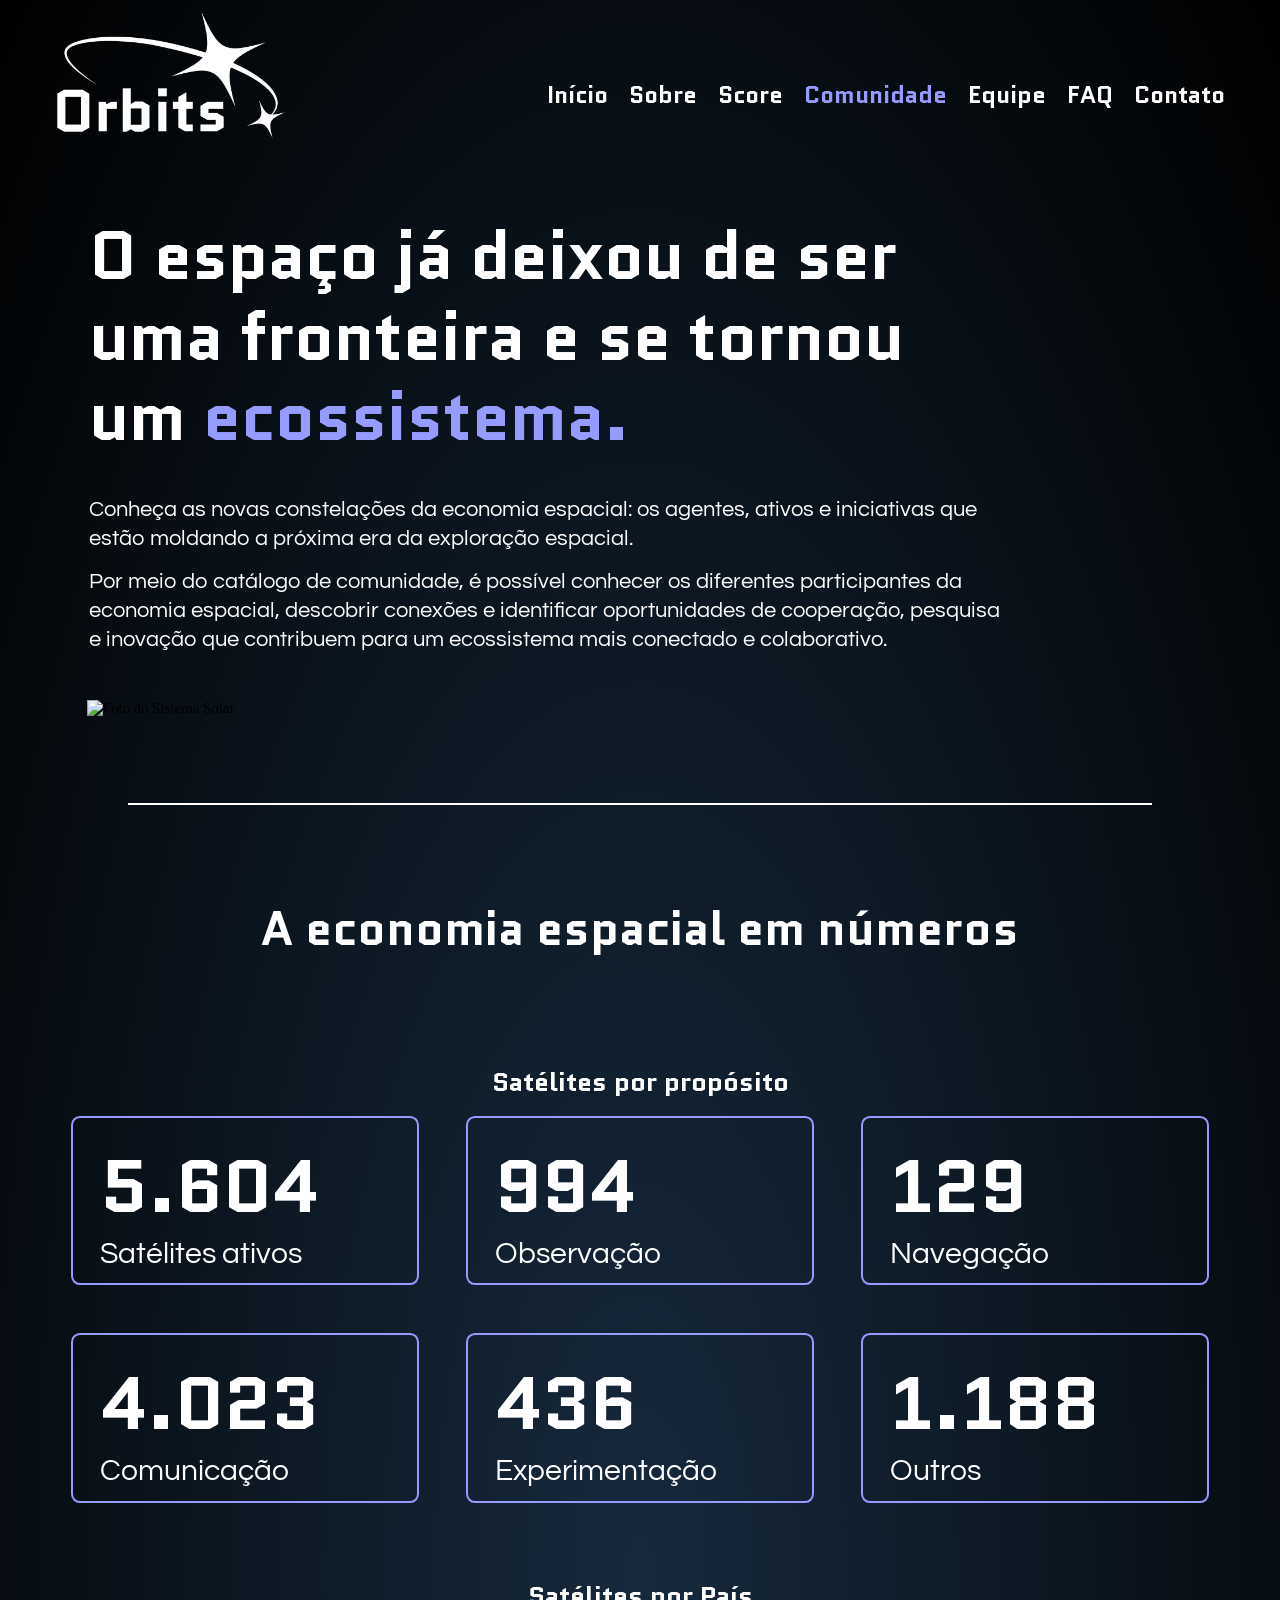
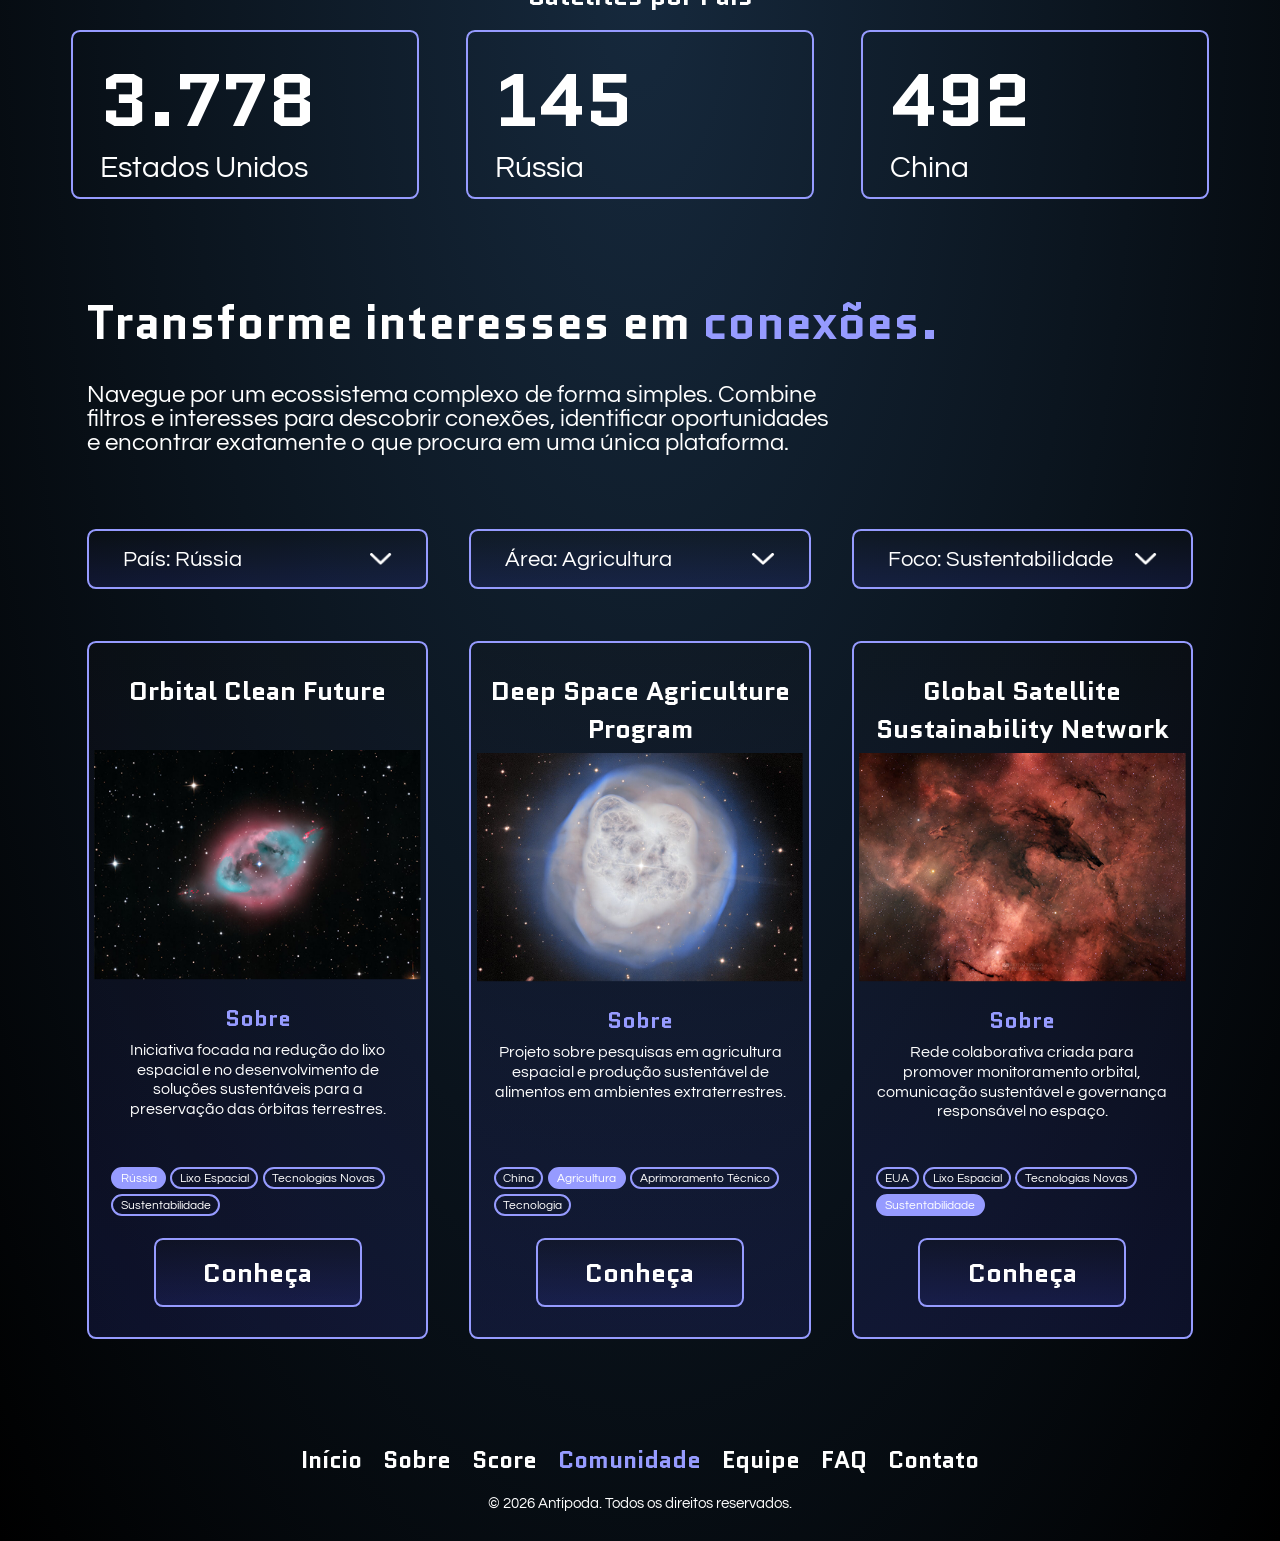
==== pages/comunidade.html @ f1bcace2 "fix: action vazio na comunidade" ====
<!DOCTYPE html>
<html lang="pt-br">
<head>
    <meta charset="UTF-8">
    <meta name="viewport" content="width=device-width, initial-scale=1.0">
    <link rel="stylesheet" href="/css/styles.css">
    <title>Comunidade</title>
</head>
<body>
    <header class="header">
        <img src="/assets/logo_orbits.png" alt="Logo Orbits" class="header__logo">
        <nav class="header__menu">
            <a href="/pages/index.html" class="header__menu__link">Início</a>
            <a href="/pages/sobre.html" class="header__menu__link">Sobre</a>
            <a href="/pages/score.html" class="header__menu__link">Score</a>
            <a href="/pages/comunidade.html" class="header__menu__link header__menu__link--destaque">Comunidade</a>
            <a href="/pages/integrantes.html" class="header__menu__link">Equipe</a>
            <a href="/pages/faq.html" class="header__menu__link">FAQ</a>
            <a href="/pages/contato.html" class="header__menu__link">Contato</a>
        </nav>
        <button class="header__button">☰</button>
    </header>

    <main class="comunidade">
        <section class="comunidade__apresentacao">
            <h1 class="pagina__titulo">O espaço já deixou de ser uma fronteira e se tornou um <strong class="pagina__titulo--destaque">ecossistema.</strong></h1>
            <p class="pagina__texto">Conheça as novas constelações da economia espacial: os agentes, ativos e iniciativas que estão moldando a próxima era da exploração espacial.</p>
            <p class="pagina__texto">Por meio do catálogo de comunidade, é possível conhecer os diferentes participantes da economia espacial, descobrir conexões e identificar oportunidades de cooperação, pesquisa e inovação que contribuem para um ecossistema mais conectado e colaborativo.</p>

            <img src="/assets/comunidade_topo_img.gif" alt="Foto do Sistema Solar" class="comunidade__apresentacao__imagem">
        </section>

        <hr class="linha-horizontal"> <!-- LINHA -->

        <section class="comunidade__numeros">
            <h2 class="pagina__subtitulo">A economia espacial em números</h2>

            <h3 class="comunidade__numeros__area__titulo">Satélites por propósito</h3>
            
            <div class="comunidade__numeros__area">

                <div class="comunidade__numeros__area__caixa caixa">
                    <p class="comunidade__numeros__area__caixa__numero" data-valor="6718">6.718</p>
                    <p class="comunidade__numeros__area__caixa__texto">Satélites ativos</p>
                </div>

                <div class="comunidade__numeros__area__caixa caixa">
                    <p class="comunidade__numeros__area__caixa__numero" data-valor="1192">1.192</p>
                    <p class="comunidade__numeros__area__caixa__texto">Observação</p>
                </div>

                <div class="comunidade__numeros__area__caixa caixa">
                    <p class="comunidade__numeros__area__caixa__numero" data-valor="155">155</p>
                    <p class="comunidade__numeros__area__caixa__texto">Navegação</p>
                </div>

                <div class="comunidade__numeros__area__caixa caixa">
                    <p  class="comunidade__numeros__area__caixa__numero" data-valor="4823">4.823</p>
                    <p class="comunidade__numeros__area__caixa__texto">Comunicação</p>
                </div>

                <div class="comunidade__numeros__area__caixa caixa">
                    <p  class="comunidade__numeros__area__caixa__numero" data-valor="523">523</p>
                    <p class="comunidade__numeros__area__caixa__texto">Experimentação</p>
                </div>

                <div class="comunidade__numeros__area__caixa caixa">
                    <p class="comunidade__numeros__area__caixa__numero" data-valor="1425">1.425</p>
                    <p class="comunidade__numeros__area__caixa__texto">Outros</p>
                </div>
            </div>

            <h3 class="comunidade__numeros__area__titulo">Satélites por País</h3>

            <div class="comunidade__numeros__area">
                <div class="comunidade__numeros__area__caixa caixa">
                    <p class="comunidade__numeros__area__caixa__numero" data-valor="4529">4.529</p>
                    <p class="comunidade__numeros__area__caixa__texto">Estados Unidos</p>
                </div>

                <div class="comunidade__numeros__area__caixa caixa">
                        <p class="comunidade__numeros__area__caixa__numero" data-valor="174">174</p>
                        <p class="comunidade__numeros__area__caixa__texto">Rússia</p>
                </div>

                <div class="comunidade__numeros__area__caixa caixa">
                        <p  class="comunidade__numeros__area__caixa__numero" data-valor="590">590</p>
                        <p class="comunidade__numeros__area__caixa__texto">China</p>
                </div>

            </div>
        </section>

        <section class="comunidade__iniciativas">
            <div class="comunidade__iniciativas__conteudo">
                <h2 class="pagina__subtitulo">Transforme interesses em <strong class="pagina__titulo--destaque">conexões.</strong></h2>
                <p class="comunidade__iniciativas__texto">Navegue por um ecossistema complexo de forma simples. Combine filtros e interesses para descobrir conexões, identificar oportunidades e encontrar exatamente o que procura em uma única plataforma.</p>
            </div>
            
            <div class="comunidade__iniciativas__area"> 
                <div class="comunidade__iniciativas__iniciativa">
                    <button class="comunidade__iniciativas__iniciativa__botao caixa--degrade">
                        País: Rússia
                        <img src="/assets/setinha_baixo.png" alt="Seta para baixo" class ="pagina__setinha">
                    </button>

                    <div class="comunidade__iniciativas__iniciativa__caixa caixa--degrade">
                        <h3 class="comunidade__iniciativas__iniciativa__caixa__titulo">Orbital Clean Future</h3>
                        <img src="/assets/iniciativa_1.png" alt="Imagem iniciativa 1" class="comunidade__iniciativas__iniciativa__caixa__imagem">

                        <h4 class="comunidade__iniciativas__iniciativa__caixa__subtitulo">Sobre</h4>
                        <p class="comunidade__iniciativas__iniciativa__caixa__texto">Iniciativa focada na redução do lixo espacial e no desenvolvimento de soluções sustentáveis para a preservação das órbitas terrestres.</p>

                        <div class="comunidade__iniciativas__iniciativa__caixa__filtros">
                            <a class="comunidade__iniciativas__iniciativa__caixa__filtros__filtro filtro--destaque">Rússia</a> <!-- destaque -->
                            <a class="comunidade__iniciativas__iniciativa__caixa__filtros__filtro">Lixo Espacial</a>
                            <a class="comunidade__iniciativas__iniciativa__caixa__filtros__filtro">Tecnologias Novas</a>
                            <a class="comunidade__iniciativas__iniciativa__caixa__filtros__filtro">Sustentabilidade</a>
                        </div>

                        <button class="comunidade__iniciativas__iniciativa__caixa__botao caixa--degrade" data-iniciativa="Orbital Clean Future">Conheça</button>
                    </div>
                </div>

                <div class="comunidade__iniciativas__iniciativa">
                    <button class="comunidade__iniciativas__iniciativa__botao caixa--degrade">
                        Área: Agricultura
                        <img src="/assets/setinha_baixo.png" alt="Seta para baixo" class ="pagina__setinha">
                    </button>

                    <div class="comunidade__iniciativas__iniciativa__caixa caixa--degrade">
                        <h3 class="comunidade__iniciativas__iniciativa__caixa__titulo">Deep Space Agriculture Program</h3>
                        <img src="/assets/iniciativa_2.png" alt="Imagem iniciativa 2" class="comunidade__iniciativas__iniciativa__caixa__imagem">

                        <h4 class="comunidade__iniciativas__iniciativa__caixa__subtitulo">Sobre</h4>
                        <p class="comunidade__iniciativas__iniciativa__caixa__texto">Projeto sobre pesquisas em agricultura espacial e produção sustentável de alimentos em ambientes extraterrestres.</p>

                        <div class="comunidade__iniciativas__iniciativa__caixa__filtros">
                            <a class="comunidade__iniciativas__iniciativa__caixa__filtros__filtro">China</a>
                            <a class="comunidade__iniciativas__iniciativa__caixa__filtros__filtro filtro--destaque">Agricultura</a> <!-- destaque -->
                            <a class="comunidade__iniciativas__iniciativa__caixa__filtros__filtro">Aprimoramento Técnico</a>
                            <a class="comunidade__iniciativas__iniciativa__caixa__filtros__filtro">Tecnologia</a>
                        </div>

                        <button class="comunidade__iniciativas__iniciativa__caixa__botao caixa--degrade" data-iniciativa="Deep Space Agriculture Program">Conheça</button>
                    </div>
                </div>

                <div class="comunidade__iniciativas__iniciativa">
                    <button class="comunidade__iniciativas__iniciativa__botao caixa--degrade">
                        Foco: Sustentabilidade
                        <img src="/assets/setinha_baixo.png" alt="Seta para baixo" class ="pagina__setinha">
                    </button>

                    <div class="comunidade__iniciativas__iniciativa__caixa caixa--degrade">
                        <h3 class="comunidade__iniciativas__iniciativa__caixa__titulo">Global Satellite Sustainability Network</h3>
                        <img src="/assets/iniciativa_3.png" alt="Imagem iniciativa 3" class="comunidade__iniciativas__iniciativa__caixa__imagem">

                        <h4 class="comunidade__iniciativas__iniciativa__caixa__subtitulo">Sobre</h4>
                        <p class="comunidade__iniciativas__iniciativa__caixa__texto">Rede colaborativa criada para promover monitoramento orbital, comunicação sustentável e governança responsável no espaço.</p>

                        <div class="comunidade__iniciativas__iniciativa__caixa__filtros">
                            <a class="comunidade__iniciativas__iniciativa__caixa__filtros__filtro">EUA</a>
                            <a class="comunidade__iniciativas__iniciativa__caixa__filtros__filtro">Lixo Espacial</a> 
                            <a class="comunidade__iniciativas__iniciativa__caixa__filtros__filtro">Tecnologias Novas</a>
                            <a class="comunidade__iniciativas__iniciativa__caixa__filtros__filtro filtro--destaque">Sustentabilidade</a> <!-- destaque -->
                        </div>

                        <button class="comunidade__iniciativas__iniciativa__caixa__botao caixa--degrade" data-iniciativa="Global Satellite Sustainability Network">Conheça</button>
                    </div>
                </div>

                <!--MODAL-->
                <div class="comunidade__iniciativas__modal caixa--degrade">
                    <div class="comunidade__iniciativas__modal__status">Insira um campo:</div>
                    <div class="comunidade__iniciativas__modal__fechar">✕</div>
                    <form class="comunidade__iniciativas__modal__formulario">
                        <div class="comunidade__iniciativas__formulario__campo">
                            <label for="mail" class="comunidade__iniciativas__formulario__label" data-texto="Insira seu e-mail de inscrição para a empresa ">Insira seu e-mail de inscrição</label>
                            <input 
                                type="email"
                                id="mail"
                                name="mail"
                                class="comunidade__iniciativas__formulario__input"
                                placeholder="Digite o seu e-mail"
                            >
                        </div>
                        <button type="submit" class="comunidade__iniciativas__formulario__botao">Enviar</button>
                    </form>
                </div>

            </div>


        </section>
        
    </main>

    <footer class="footer">
        <nav class="footer__menu">
            <a href="/pages/index.html" class="footer__menu__link">Início</a>
            <a href="/pages/sobre.html" class="footer__menu__link">Sobre</a>
            <a href="/pages/score.html" class="footer__menu__link">Score</a>
            <a href="/pages/comunidade.html" class="footer__menu__link  footer__menu__link--destaque">Comunidade</a>
            <a href="/pages/integrantes.html" class="footer__menu__link">Equipe</a>
            <a href="/pages/faq.html" class="footer__menu__link">FAQ</a>
            <a href="/pages/contato.html" class="footer__menu__link">Contato</a>
        </nav>
        <p class="footer__texto">© 2026 Antípoda. Todos os direitos reservados.</p>
    </footer>
    <script src="/js/comunidade.js"></script>
    <script src="/js/header.js"></script>
</body>
</html>
---- css/styles.css ----
@import url('https://fonts.googleapis.com/css2?family=Pixelify+Sans:wght@400..700&family=Quantico:ital,wght@0,400;0,700;1,400;1,700&family=Questrial&display=swap');

/* reset */

*{
    margin: 0px; 
    padding: 0px;
    box-sizing: border-box;
}

/* varáveis */

:root {
    --cor-roxo: #969BFF; 
    --cor-verde: #A2FF96;
    --cor-branco: #FFFFFF; 
    --cor-preto: #06060d;
    --cor-transparente: #9499ff67;
    --cor-transparente-preta: #06060db7;
    --grad-linear-horizontal-roxo: linear-gradient(to right, #3339A436, #13131436);
    --grad-linear-vertical-roxo: linear-gradient(to top, #3339A436, #13131436); 
    --grad-radial-roxo: radial-gradient(#16293D, #0B151F, #000000);
    --grad-linear-vertical-verde: linear-gradient(to top, #4C7D3536, #13131436);
}


/* classes globais */

body {
    background: var(--grad-radial-roxo);
}

html { /* responsividade do REM (mobile) */
  font-size: 3.3vw
}

main {
    display: flex;
    flex-direction: column;
    align-items: center;

    padding-top: 8rem;
}

.linha-horizontal {
    border: none;
    border-top: 2px solid var(--cor-branco); 
    width: 80%;

    margin-top: -2rem;
}

.pagina__titulo {
    font-family: "Quantico", sans-serif;
    font-size: 3rem; 
    font-weight: bold;
    color: var(--cor-branco);

    margin-bottom: 1.6rem;

    line-height: 120%;
}

.pagina__titulo--destaque {
    color: var(--cor-roxo);
}

.pagina__setinha {
    width: 0.5rem;
}

.pagina__texto{
    font-family: "Questrial", sans-serif; 
    font-size: 1rem;
    color: var(--cor-branco);
    margin-top: 1rem;

    line-height: 130%;
}

.pagina__subtitulo {
    font-family: "Quantico", sans-serif; 
    font-size: 2.1rem; 
    font-weight: bold;
    color: var(--cor-branco);

    margin-bottom: 1.8rem;

    text-align: center;
}

.pagina__subtitulo.pagina__titulo--destaque {
    color: var(--cor-roxo);
}

.caixa, 
.caixa--degrade
 {
    display: flex;

    border: 0.15rem solid var(--cor-roxo);
    background: none; 
    border-radius: 0.6rem;
}

.caixa--degrade {
    background: var(--grad-linear-vertical-roxo);
}

/* responsividade */

@media (min-width: 768px) { 

    html {
        font-size: max(8px, 1.16vw);
    }

    .pagina__titulo {
        font-size: 4.5rem;
    }

    .pagina__setinha {
        width: 0.6rem;
    }

    .pagina__texto {
        font-size: 1.5rem;

    }

    .pagina__subtitulo {
        font-size: 3.2rem;

    }
}


/* Header */
.header {
    display: flex;
    flex-direction: row;
    justify-content: space-between;

    position: fixed;
    top: 0;
    left: 0;
    width: 100%;

    background: var(--grad-linear-vertical-roxo);

    z-index: 1000;

}

.header__menu {
    position: fixed;
    top: 0;
    left: 0;
    width: 100vw;
    height: 100vh;
    display: flex;
    flex-direction: column;
    justify-content: center;
    align-items: center;
    gap: 2rem;
    background-color: var(--cor-transparente-preta);

    z-index: 1001;
}

.header__button{
    margin-right: 2.24rem;
    margin-top: 2.6rem;

    background: none;
    border: none;

    font-size: 2.5rem;
    cursor: pointer;
    color: white;

    height: 2.1rem;
    width: 2.46rem;
    display: flex;
    flex-direction: column;

    justify-content: start;
    align-items: stretch;
    gap: .6rem;

    position: relative;
    z-index: 1002;
    
}

.header__logo {
    width: 100%;
    max-width: 12.5rem; /*tamanho mobile*/ 
}

.header__menu.inativo,
.footer__menu
 {
    display: none; 

}

.header__menu__link{

    text-decoration: none;
    color: var(--cor-branco);
    font-family: "Quantico", sans-serif;
    font-size: 1.6rem;
    font-weight: bold;
    

}

/* Footer */ 

.footer {
    display: flex;
    flex-direction: column;
    justify-content: space-evenly;
    align-items: center;
    gap: 1.3rem; /*tamanho descktop*/
    padding: 2rem;
}


.footer__texto {
    font-family: "Questrial", sans-serif;
    font-size: 1rem; /*tamanho descktop*/
    color: var(--cor-branco)
}

/*Responsividade: Header & footer*/
@media(min-width: 768px){
    main {
        padding-top: 0;
    }

    .header {
        display: flex; 
        flex-direction: row;
        justify-content: space-between;
        align-items: center; 
        padding: 2.3rem;

        position: relative;
        background: #00000000; 
    }

    .header__logo {
        margin-top: -2rem;
        max-width: 18.1rem;
    }

    .header__button{
        display: none;
    }


    .header__menu {
        position: static;

        width: auto;
        height: auto;

        background: transparent;

        flex-direction: row;
        gap: 0;
    }

    .header__menu,
    .footer__menu{
        display: flex !important;
        flex-direction: row;
        justify-content: space-evenly;  
        align-items: center;
        min-width: 48.5rem;
        min-height: 2.3rem; /*tamanho descktop*/ 
    }

    .header__menu__link,
    .footer__menu__link 
    {
        text-decoration: none;
        color: var(--cor-branco);
        font-family: "Quantico", sans-serif;
        font-size: 1.6rem;
        font-weight: bold;
    }

    .header__menu__link--destaque,
    .footer__menu__link--destaque
    {
        color: var(--cor-roxo)
    }

    .header__menu__link:hover,
    .footer__menu__link:hover {
        transform: scale(1.05);
        opacity: .7;
    }

    .footer {
        margin-top: 5rem;
    }

}

/* Index */ 

/* inicio */

.inicio {
    gap: 5rem;
}

.inicio__apresentacao {
    display: grid;
    padding: 1.8rem;
    row-gap: 2.7rem;

}

.inicio__apresentacao__conteudo {
    grid-column: 1/3;
}

.inicio__apresentacao__botoes {
    grid-column: 1/2;
    grid-row: 2/3;

    display: flex;
    flex-direction: column;
    gap: 1.5rem;
}

.inicio__apresentacao__botoes__botao {
    border: 0.15rem solid var(--cor-roxo);
    background: none; 
    font-family: "Quantico", sans-serif; 
    font-weight: bold;
    font-size: 1rem;
    color: var(--cor-branco);
    width: 9rem;
    height: 3.2rem;

    display: flex;
    align-items: center;
    justify-content: center;
    gap: 1.8rem;

    text-decoration: none;
}

.inicio__apresentacao__botoes__botao--destaque {
    background: var(--grad-linear-horizontal-roxo);
}

.inicio__apresentacao__botoes__botao:hover {
    background-color: var(--cor-roxo);
    transform: scale(1.05);
}

.inicio__apresentacao__imagem {
    width: 15rem;
    height: 15rem;

    margin-top: -5rem;

    grid-column: 2/3;
    grid-row: 2/3;
}

.inicio__video {
    width: 25rem;
}

/* descubra */

.inicio__descubra {
    display: flex;
    flex-direction: column;
}

.inicio__descubra__conteudo {
    display: flex;
    flex-direction: column;
    gap: 2.7rem;
}

.inicio__descubra__conteudo__caixa {
    width: 23rem;
    padding: 1.9rem 2.4rem;

    display: flex;
    justify-content: center;
    align-items: center;

    gap: 2rem;
}

.inicio__descubra__conteudo__caixa__imagem {
    width: 6rem;
}

.inicio__descubra__conteudo__caixa__texto {
    font-family: "Questrial", sans-serif; 
    font-size: 1.5rem; 
    color: var(--cor-branco);
}

/* pilares */

.inicio__pilares {
    display: flex;
    flex-direction: column;
}

.inicio__pilares__conteudo {
    display: flex;
    flex-direction: column;
    gap: 2.4rem;
}

.inicio__pilares__conteudo__caixa {
    width: 26rem;

    display: flex;
    flex-direction: column;
    align-items: center;
    text-align: center;

    padding: 1.9rem 2.4rem;
    gap: 1.1rem;
}

.inicio__pilares__conteudo__caixa__titulo {
    font-family: "Quantico", sans-serif;
    font-size: 1.5rem;
    color: var(--cor-branco);
    font-weight: bold;
}

.inicio__pilares__conteudo__caixa__imagem {
    width: 4.7rem;
}

.inicio__pilares__conteudo__caixa__texto {
    font-family: "Questrial", sans-serif;
    font-size: 1rem; 
    color: var(--cor-branco);

}

/* responsividade */

@media (min-width: 768px) {

    /*inicio*/

    .inicio__apresentacao {
        max-width: 76.8rem;
    }

    .inicio__apresentacao__conteudo {
        grid-column: 1/2;
        grid-row: 1/2;
    }

    .inicio__apresentacao__botoes {
        grid-column: 1/2;
        grid-row: 2/3;
        flex-direction: row;
    }

    .inicio__apresentacao__botoes__botao {
        width: 16.5rem;
        height: 4.6rem;

        font-size: 1.7rem;
    }

    .inicio__apresentacao__imagem {
        grid-column: 2/3;
        grid-row: 1/3;

        margin-top: 0;
        width: 34.5rem;
        height: 34.5rem;
    }

    /* video */

    .inicio__video {
        width: 58rem;
    }

    /* descubra */

    .inicio__descubra__conteudo {
        flex-direction: row;
        gap: 0.9rem;
    }

    .inicio__descubra__conteudo__caixa {
        width: 16rem;
        padding: 1.25rem 2rem;
    }

    .inicio__descubra__conteudo__caixa__imagem {
        width: 4rem;
    }

    .inicio__descubra__conteudo__caixa__texto {
        font-size: 1rem;
    }

    /* pilares */
    .inicio__pilares__conteudo {
        flex-direction: row;
        flex-wrap: wrap;
        justify-content: center;
    }

    .inicio__pilares__conteudo__caixa {
        width: 31.6rem;
        padding: 2.4rem 3rem;
    }

    .inicio__pilares__conteudo__caixa__imagem {
        width: 5.7rem;
    }

    .inicio__pilares__conteudo__caixa__titulo {
        font-size: 1.75rem;
    }

    .inicio__pilares__conteudo__caixa__texto {
        font-size: 1.1rem;
    }
}




/* Sobre */

.sobre {
    gap: 6rem;
}

.sobre__apresentacao {
    display: flex;
    flex-direction: column;
    align-items: center;
    padding: 1.8rem;
}

.sobre__apresentacao__imagem {
    width: 15rem;
}

.sobre__visao {
    margin-top: -8rem;
}

.sobre__visao__texto {
    text-align: center;
    max-width: 26rem;
    font-family: "Questrial", sans-serif;
    color: var(--cor-branco);
    font-size: 1.2rem;
}

.sobre__missao__conteudo {
    width: 28rem;

    display: flex;
    flex-direction: column;
    align-items: center;
    text-align: center;

    gap: 1.7rem;
    padding: 1.5rem;
}

.sobre__missao__conteudo__texto {
    font-family: "Questrial", sans-serif;
    color: var(--cor-branco);
    font-size: 1rem;

    max-width: 17rem;
}

.sobre__missao__conteudo__imagem {
    width: 25rem;
}

.sobre__principios__conteudo {
    display: flex;
    flex-direction: column;
    gap: 3.2rem;
}

.sobre__principios__conteudo__caixa {
    display: flex;
    flex-direction: column;

    align-items: center;
    justify-content: center;
    text-align: center;

    padding: 3rem 1.1rem;
    gap: 0.8rem;

    width: 23rem;
}

.sobre__principios__conteudo__caixa__imagem {
    width: 5.7rem;
}

.sobre__principios__conteudo__caixa__titulo {
    font-family: "Quantico", sans-serif;
    font-size: 2.3rem;
    color: var(--cor-branco);
}

.sobre__principios__conteudo__caixa__texto {
    font-family: "Questrial", sans-serif;
    font-size: 1.4rem;
    color: var(--cor-branco);
}

.sobre__final {
    width: 24rem;
    display: flex;
    flex-direction: column;
    justify-content: center;
    align-items: center;

    padding: 1.6rem 0.5rem;
    gap: 1rem;
}

.sobre__final__texto {
    font-family: "Quantico", sans-serif;
    color: var(--cor-branco);
    font-size: 1.1rem;
    text-align: center;
    font-weight: bold;
}

.sobre__final__botao {
    font-family: "Quantico", sans-serif;
    color: var(--cor-branco);
    font-size: 1rem;
    font-weight: bold;
    text-decoration: none;

    width: 15rem;
    height: 3.3rem;
    display: flex;
    justify-content: center;
    align-items: center;
    gap: 1rem;
}

.sobre__final__botao:hover {
    background-color: var(--cor-roxo);
    transform: scale(1.05);
}

@media (min-width: 768px) {
    .sobre__apresentacao {
        flex-direction: row;
        max-width: 80rem;
    }

    .sobre__apresentacao__imagem {
        width: 37rem;
    }

    .sobre__visao {
        margin-top: -5rem;
    }

    .sobre__visao__texto {
        font-size: 1.8rem;
        max-width: 46rem;
    }

    .sobre__missao__conteudo {
        width: 74rem;
        padding: 2.5rem 6.5rem;
    }

    .sobre__missao__conteudo__imagem {
        width: 60.8rem;
    }

    .sobre__missao__conteudo__texto {
        font-size: 1.8rem;
        max-width: 41.5rem;
    }

    .sobre__principios__conteudo {
        flex-direction: row;
        gap: 1.1rem;
    }

    .sobre__principios__conteudo__caixa {
        width: 16rem;
        padding: 2rem 0.7rem;
        gap: 0.7rem;
    }

    .sobre__principios__conteudo__caixa__imagem {
        width: 3.8rem;
    }

    .sobre__principios__conteudo__caixa__titulo {
        font-size: 1.6rem;
    }

    .sobre__principios__conteudo__caixa__texto {
        font-size: 1rem;
    }

    .sobre__final {
        flex-direction: row;
        width: 67rem;
        justify-content: space-between;
        padding: 1.9rem 1.5rem;

    }

    .sobre__final__texto {
        font-size: 1.8rem;
        text-align: left;
    }

    .sobre__final__botao {
        width: 19.7rem;
        height: 4.2rem;
        font-size: 1.3rem;
    }
}



/* Score */

.score {
    gap: 6rem;
}

.score__apresentacao {
    display: flex;
    flex-direction: column;
    justify-content: center;
    align-items: center;

    gap: 2rem;
    padding: 1.8rem;
}

.score__apresentacao__imagem {
    width: 18rem;
}

/* score-tipos */

.score__tipos {
    display: flex;
    flex-direction: column;
    gap: 2.5rem;
}

.score__tipos__reputacao,
.score__tipos__sustentabilidade {
    width: 30rem;
    display: flex;
    flex-direction: column;
    padding: 1.7rem 1.5rem;
    gap: 1.1rem;
}

.score__tipos__reputacao .pagina__subtitulo,
.score__tipos__sustentabilidade .pagina__subtitulo {
    margin-bottom: -1rem;
    text-align: left;
}

.score__tipos__reputacao__texto,
.score__tipos__sustentabilidade__texto {
    font-family: "Questrial", sans-serif;
    font-size: 1rem;
    color: var(--cor-branco);
    margin-top: 1rem;
    line-height: 120%;
}

.score__tipos__reputacao__conteudo, 
.score__tipos__sustentabilidade__conteudo {
    display: flex;
    justify-content: center;
    gap: 0.9rem;
}

.score__tipos__reputacao__conteudo__caixa,
.score__tipos__sustentabilidade__conteudo__caixa {
    min-width: 6rem;
    display: flex;
    flex-direction: column;
    justify-content: center;
    align-items: center;
    padding: 0.6rem 0.6rem;
    gap: 0.9rem;
    text-align: center;
}

.score__tipos__reputacao__conteudo__caixa:hover,
.score__tipos__sustentabilidade__conteudo__caixa:hover {
    transform: scale(1.05);
    background-color: var(--cor-transparente-preta);
}

.score__tipos__reputacao__conteudo__caixa__imagem,
.score__tipos__sustentabilidade__conteudo__caixa__imagem
{
    width: 3.5rem;
}

.score__tipos__reputacao__conteudo__caixa__titulo,
.score__tipos__sustentabilidade__conteudo__caixa__titulo {
    font-family: "Quantico", sans-serif;
    font-size: 0.7rem;
    color: var(--cor-branco);
}

.score__tipos__reputacao__conteudo__caixa__texto,
.score__tipos__sustentabilidade__conteudo__caixa__texto {
    font-family: "Questrial", sans-serif;
    font-size: 0.6rem;
    color: var(--cor-branco);
}

.score__tipos__sustentabilidade__conteudo__caixa {
    border: 0.15rem solid var(--cor-verde);
    background: var(--grad-linear-vertical-verde);
    border-radius: 0.6rem;
}

.score__tipos__sustentabilidade {
    border: 0.15rem solid var(--cor-verde);
    background: var(--grad-linear-vertical-verde);
    border-radius: 0.6rem;
}

.sustentabilidade__destaque {
    color: var(--cor-verde);
}

.score__ranking__tabela {
    display: none;
}

.score__ranking__mobile {
    min-width: 24.6rem;
    display: flex;
    flex-direction: column;
    gap: 6.1rem;
}

.score__ranking__mobile__caixa {
    display: flex;
    flex-direction: column;
    align-items: center;
    justify-content: center;

    padding: 3.4rem 1.5rem;
    gap: 3.3rem;
}

.score__ranking__mobile__caixa.inativo{
    padding: 2.5rem 1.5rem;
    gap: 0rem;
}

.score__ranking__mobile__caixa__posicao {
    cursor: pointer;
    font-family: "Quantico", sans-serif;
    font-size: 5.6rem;
    color: var(--cor-roxo);
    font-weight: bold;
}

.score__ranking__mobile__caixa__empresa {
    cursor: pointer;
    display: flex;
    flex-direction: row;
    align-items: center;
    gap: 0.7rem;
}

.score__ranking__mobile__caixa__empresa__logo {
    width: 5rem;
}

.score__ranking__mobile__caixa__empresa__nome {
    font-family: "Questrial", sans-serif;
    font-size: 2.6rem;
    color: var(--cor-branco);
}

.score__ranking__mobile__caixa__conteudo {
    display: flex;
    flex-direction: column;
    align-items: center;
    padding-top: 2.7rem;
    border-top: 2px solid var(--cor-branco);
}

.score__ranking__mobile__caixa__conteudo.inativo{
    display: none;
}

.score__ranking__mobile__caixa__titulo {
    font-family: "Quantico", sans-serif;
    font-size: 2.6rem;
    color: var(--cor-branco);
    font-weight: bold;
    text-align: center;
}

.score__ranking__mobile__caixa__texto {
    font-family: "Questrial", sans-serif;
    font-size: 2.2rem;
    color: var(--cor-branco);
    width: 18.7rem;
    text-align: center;
}

@media (min-width: 768px) {

    .score__apresentacao {
        max-width: 74rem;
        flex-direction: row;
    }

    .score__apresentacao__imagem {
        width: 29rem;
    }

    .score__tipos {
        flex-direction: row;
    }

    .score__tipos__reputacao,
    .score__tipos__sustentabilidade {
        width: 39rem;
        padding: 2.5rem 2.1rem;
        gap: 1.1rem;
    }

    .score__tipos__reputacao .pagina__subtitulo,
    .score__tipos__sustentabilidade .pagina__subtitulo {
        font-size: 2.5rem;
    }

    .score__tipos__reputacao__texto,
    .score__tipos__sustentabilidade__texto {
        font-size: 1.3rem;
        line-height: 150%;
    }

    .score__tipos__reputacao__conteudo, 
    .score__tipos__sustentabilidade__conteudo {
        gap: 1.5rem;
    }

    .score__tipos__reputacao__conteudo__caixa,
    .score__tipos__sustentabilidade__conteudo__caixa {
        min-width: 8rem;
        
        padding: 0.8rem 0.7rem;
        gap: 0.9rem;
    }

    .score__tipos__reputacao__conteudo__caixa__imagem,
    .score__tipos__sustentabilidade__conteudo__caixa__imagem {
        width: 5.3rem;
    }

    .score__tipos__reputacao__conteudo__caixa__titulo,
    .score__tipos__sustentabilidade__conteudo__caixa__titulo {
        font-size: 1rem;
    }

    .score__tipos__reputacao__conteudo__caixa__texto,
    .score__tipos__sustentabilidade__conteudo__caixa__texto {
        font-size: 0.8rem;
    }

    .score__ranking__mobile {
        display: none;
    }
    
    /* Tabela Score - Desktop first */
    .score__ranking__tabela {
        display: flex; 
        flex-direction: column;
        border-collapse: collapse;
        width: 80rem;
    }

    .score__ranking__tabela__head {
        background-color: var(--cor-preto);
        border-bottom: 0.15rem solid var(--cor-roxo);
        border-top-left-radius: 0.5rem;
        border-top-right-radius: 0.5rem;
        
    }
    .score__ranking__tabela__head__linha{
        display: grid;
        grid-template-columns: repeat(5, 16rem);
        align-items: center;
        justify-items: start;
    }

    .score__ranking__tabela__body__linha {
        border-top: 0.15rem solid var(--cor-transparente);
        display: grid;
        grid-template-columns: repeat(5, 1fr);
        align-items: center;
        justify-items: start;
    }

    .score__ranking__tabela__head__linha__item {
        font-family: "Quantico", sans-serif;
        color: var(--cor-branco);
        font-size: 2.25rem;
        
    }

    .score__ranking__tabela__body__posicao.pagina__titulo--destaque {
        color: var(--cor-roxo);
    }

    .score__ranking__tabela__body__posicao {
        font-family: "Quantico", sans-serif;
        font-size: 4rem;
        color: var(--cor-branco);
        font-weight: bold;
        padding-left: 1rem;
    }

    .score__ranking__tabela__body__empresa {    
        color: var(--cor-branco);
        display: flex;
        align-items: center;
    }

    .score__ranking__tabela__body__empresa__logo {
        width: 3.4rem;
        margin-right: 0.5rem;
    }

    .score__ranking__tabela__body__reputacao,
    .score__ranking__tabela__body__sustentabilidade,
    .score__ranking__tabela__body__status,
    .score__ranking__tabela__body__empresa 
    {
        font-size: 2rem;
        font-family: "Questrial", sans-serif;
    }

    .score__ranking__tabela__body__reputacao {
        color: var(--cor-roxo);
    }

    .score__ranking__tabela__body__sustentabilidade {
        color: var(--cor-verde);
    }

    .score__ranking__tabela__body__status {
        color: var(--cor-branco);
    }
}






/*  -=-=-=- Comunidade -=-=-=- */

.comunidade {
    gap: 6rem;
}

.comunidade__apresentacao {
    display: flex;
    flex-direction: column;
    align-items: center;
    padding: 1.8rem;
}

.comunidade__apresentacao__imagem {
    margin-top: 3rem;
    width: 25rem;
}

.comunidade__numeros {
    display: flex;
    flex-direction: column;
    gap: 1rem;
}

.comunidade__numeros__area__titulo {
    font-family: "Quantico", sans-serif;
    font-size: 1.8rem;
    color: var(--cor-branco);
    text-align: center;
    margin-top: 4rem;
}

.comunidade__numeros__area {
    display: flex;
    flex-direction: column;
    justify-content: center;
    align-items: center;
    gap: 3.2rem;
}

.comunidade__numeros__area__caixa {
    width: 18rem;
    display: flex;
    flex-direction: column;
    justify-content: center;
    padding: 1.8rem 2.3rem;
}

.comunidade__numeros__area__caixa__numero {
    font-family: "Quantico", sans-serif;
    font-size: 3.5rem;
    font-weight: bold;
    color: var(--cor-branco);
}

.comunidade__numeros__area__caixa__texto {
    font-family: "Questrial", sans-serif;
    font-size: 1.8rem;
    color: var(--cor-branco);
}

.comunidade__iniciativas {
    display: flex;
    flex-direction: column;
    justify-content: center;
    align-items: center;
    gap: 5rem
}

.comunidade__iniciativas__conteudo {
    display: flex;
    flex-direction: column;
    justify-content: center;
    align-items: center;
}

.comunidade__iniciativas__texto {
    font-family: "Questrial", sans-serif;
    color: var(--cor-branco);
    font-size: 1.2rem;
    text-align: center;
    width: 25.7rem;
}

.comunidade__iniciativas__area {
    display: flex;
    flex-direction: column;
    gap: 7.6rem;
    text-align: center;
}

.comunidade__iniciativas__iniciativa{
    display: flex;
    flex-direction: column;
    gap: 3.5rem
}

.comunidade__iniciativas__iniciativa__botao {
    font-family: "Questrial", sans-serif;
    font-size: 1.5rem;
    color: var(--cor-branco);
    width: 23rem;
    height: 4rem;

    display: flex;
    align-items: center;
    justify-content: space-between;
    padding: 1.3rem 2.3rem;
}

.comunidade__iniciativas__iniciativa__botao:hover {
    background-color: var(--cor-roxo);
    transform: scale(1.05);
}

.comunidade__iniciativas__iniciativa__botao .pagina__setinha {
    width: 1.5rem;
}

.comunidade__iniciativas__iniciativa__caixa {
    width: 23rem;

    display: flex;
    flex-direction: column;
    justify-content: center;
    align-items: center;

    padding: 2rem 1.5rem;
    gap: 1.5rem;
}

.comunidade__iniciativas__iniciativa__caixa__titulo {
    font-family: "Quantico", sans-serif;
    font-size: 1.8rem;
    color: var(--cor-branco);
}

.comunidade__iniciativas__iniciativa__caixa__imagem {
    width: 22rem;
}

.comunidade__iniciativas__iniciativa__caixa__subtitulo {
    font-family: "Quantico", sans-serif;
    font-size: 1.5rem;
    color: var(--cor-roxo);
    margin-bottom: -1rem;
}

.comunidade__iniciativas__iniciativa__caixa__texto {
    font-family: "Questrial", sans-serif;
    font-size: 1.1rem;
    color: var(--cor-branco);
    line-height: 120%;
    text-align: center;
}

.comunidade__iniciativas__iniciativa__caixa__filtros{
    display: flex;
    flex-direction: row;
    align-items: center;
    justify-content: left;
    flex-wrap: wrap;
    gap: 0.3rem;
}

.comunidade__iniciativas__iniciativa__caixa__filtros__filtro {
    border: 0.15rem solid var(--cor-roxo);
    border-radius: 5rem;
    text-decoration: none;
    color: var(--cor-branco);
    font-family: "Questrial", sans-serif;
    font-size: 0.8rem;

    display: flex;
    align-items: center;
    justify-content: center;

    height: 1.5rem;
    padding: 0.5rem;
}

.comunidade__iniciativas__iniciativa__caixa__filtros__filtro:hover{
    transform: scale(1.05);
    cursor:default;
}

.filtro--destaque {
    background-color: var(--cor-roxo);
}

.comunidade__iniciativas__iniciativa__caixa__botao {
    font-family: "Quantico", sans-serif;
    font-size: 1.8rem;
    color: var(--cor-branco);
    width: 14rem;
    font-weight: bold;

    display: flex;
    justify-content: center;

    padding: 0.9rem 3.1rem;
}

.comunidade__iniciativas__iniciativa__caixa__botao:hover {
    background-color: var(--cor-roxo);
    transform: scale(1.05);
}


/*Modal*/

.comunidade__iniciativas__modal{
    display: flex;
    flex-direction: column;
    background: 
        var(--grad-linear-vertical-roxo),
        var(--cor-preto);
    min-height: 15rem;
    width: 20rem;
    align-self: center;
    align-items: center;

    position: fixed;
    top: 50%;
    left: 50%;
    transform: translate(-50%, -50%);
}
.comunidade__iniciativas__modal.inativo{
    display: none;
}
.comunidade__iniciativas__modal__formulario{
    width: 90%;
    display: flex;
    flex-direction: column;

    justify-content: space-evenly;
    align-items: center;
    gap: 2rem;
}
.comunidade__iniciativas__formulario__label {
    font-family: "Quantico", sans-serif;
    font-size: 1.8rem;
    color: var(--cor-branco);
    font-weight: bold;
}

.comunidade__iniciativas__formulario__input {
    margin-top: 1rem;
    width: 90%;
    font-family: "Questrial", sans-serif;
    color: var(--cor-transparente);
    background-color: rgba(0, 0, 0, 0);
    font-size: 1.3rem;
}
.comunidade__iniciativas__modal__fechar{
    position: relative;
    color: var(--cor-roxo);
    left: 46%;
    font-size: 1.2rem;
    cursor: pointer;
}

.comunidade__iniciativas__formulario__botao {
    width: 10rem;
    font-family: "Quantico", sans-serif;
    font-size: 2.2rem;
    border: none;
    border-radius: 1rem;
    background-color: var(--cor-roxo);
    color: var(--cor-branco);
    font-weight: bold;
    margin-bottom: 2rem;
}
.comunidade__iniciativas__modal__status{
    display: block;
    position: fixed;
    bottom: 105%;
    background-color: var(--cor-roxo);
    border-radius: 1rem;

    color: var(--cor-branco);
    font-family: "Quantico", sans-serif;
    font-size: 2.2rem;
    padding: 1rem;
}
.comunidade__iniciativas__modal__status.inativo{
    display: none;
}
@media (min-width: 768px) {

    .comunidade__apresentacao {
        max-width: 52.2rem;
    }

    .comunidade__apresentacao>:nth-child(1),
    .comunidade__apresentacao>:nth-child(2),
    .comunidade__apresentacao>:nth-child(3){
        margin-left: -12.8rem;
    }


    .comunidade__apresentacao__imagem {
        width: 74.5rem;
    }

    .comunidade__numeros__area {
        flex-direction: row;
        flex-wrap: wrap;
    }

    .comunidade__numeros__area__caixa {
        width: 23.4rem;
        padding: 1rem 1.8rem;
    }

    .comunidade__numeros__area__caixa__numero {
            font-size: 5rem;
    }

    .comunidade__numeros__area__caixa__texto {
        font-size: 2rem;
    }

    .comunidade__iniciativas__conteudo{
        align-self: start;
        align-items: start;
        text-align: start;
        
    }

    .comunidade__iniciativas__conteudo
    .comunidade__iniciativas__texto {
        font-size: 1.6rem;
        width: 50rem;
        text-align: left;
    }

    .comunidade__iniciativas__area {
        flex-direction: row;
        gap: 2.75rem;
    }

    .comunidade__iniciativas__iniciativa{
        display: flex;
        flex-direction: column;
        gap: 3.5rem;
    }

    .comunidade__iniciativas__iniciativa__caixa {
        height: 47rem;
    }

    .comunidade__iniciativas__iniciativa__caixa__titulo {
        font-size: 1.8rem;
        height: 3.9rem;
        margin: 0 -2rem;
    }
    .comunidade__iniciativas__iniciativa__caixa__texto{
        height: 7.24rem;
    }

    /*modal*/
    
    .comunidade__iniciativas__modal{
        min-height: 30rem;
        width: 40rem;
        display: flex;

        position: fixed;
        top: 50%;
        left: 50%;
        transform: translate(-50%, -50%);
    }
    .comunidade__iniciativas__modal__formulario{
        height: 100%;
        width: 90%;
        display: flex;
        flex-direction: column;

        justify-content: space-evenly;
        align-items: center;
    }
    .comunidade__iniciativas__formulario__label {
        font-family: "Quantico", sans-serif;
        font-size: 2.5rem;
        color: var(--cor-branco);
        font-weight: bold;
    }

    .comunidade__iniciativas__formulario__input {
        margin-top: 2rem;
        width: 90%;
        font-family: "Questrial", sans-serif;
        color: var(--cor-transparente);
        padding: .7rem;
        font-size: 2rem;
    }
    .comunidade__iniciativas__modal__fechar{
        position: relative;
        color: var(--cor-roxo);
        left: 45%;
        top: 5%;
        font-size: 2.5rem;
        cursor: pointer;
    }

    .comunidade__iniciativas__formulario__botao {
        width: 20rem;
        font-family: "Quantico", sans-serif;
        font-size: 3rem;
        border: none;
        border-radius: 1rem;
        background-color: var(--cor-roxo);
        color: var(--cor-branco);
        font-weight: bold;

        padding: 1rem;
    }

}






/* -=-=-=- Integrantes -=-=-=- */
.integrantes__imagem__grupo {
    width: 30rem;
}

.integrantes__secao__card {
    width: 24rem;
}

.integrantes__secao__card__titulo {
    font-family: "Quantico", sans-serif;
    font-size: 1.6rem;
    color: var(--cor-roxo);
}

.integrantes__secao__card__imagem {
    width: 21rem;
}

.integrantes__secao__card__rm {
    font-family: "Questrial", sans-serif;
    font-size: 1.3rem;
    color: var(--cor-branco);
}

.integrantes__secao__card__botoes__botao {
    width: 9.7rem;
    height: 1.7rem;
}

.integrantes__secao__card__botoes__botao:hover {
    background-color: var(--cor-transparente);
    transform: scale(1.05);
}

.integrantes__secao__card__botoes__botao__logo {
    width: 1.3rem;
}






/* -=-=-=- Faq -=-=-=- Desktop first */
.faq__perguntas__card {
    width: 18rem;
}

.faq__perguntas__card__pergunta {
    font-family: "Quantico", sans-serif;
    font-size: 1.4rem;
    color: var(--cor-roxo);
}

.faq__perguntas__card__resposta {
    font-family: "Questrial", sans-serif;
    font-size: 1rem;
    color: var(--cor-branco)
}






/* -=-=-=- Contato -=-=-=- */
.contato__formulario__label {
    font-family: "Quantico", sans-serif;
    font-size: 1.8rem;
    color: var(--cor-branco);
    font-weight: bold;
}

.contato__formulario__input {
    width: 26rem;
    font-family: "Questrial", sans-serif;
    color: var(--cor-transparente);
    font-size: 1.3rem;
}

.contato__formulario__botao {
    width: 10rem;
    font-family: "Quantico", sans-serif;
    font-size: 2.2rem;
    color: var(--cor-branco);
    font-weight: bold;
}

.contato__status {
    font-family: "Questrial", sans-serif;
    font-size: 1.3rem;
    color: var(--cor-transparente);
}




/* modal */

.contato__modal-fundo {
    display: none;

    position: fixed;
    inset: 0;

    justify-content: center;
    align-items: center;

    background: var(--cor-transparente-preta);

    padding: 2rem;

}

.contato__modal-fundo.ativo {
    display: flex;
}

.contato__modal {
    position: relative;

    flex-direction: column;
    align-items: center;

    gap: 1.5rem;

    width: 100%;
    max-width: 28rem;

    padding: 2rem;

    text-align: center;
}

.contato__modal__titulo {
    margin-bottom: 0;
}

.contato__modal__texto {
    margin-top: 0;
}

.contato__modal__fechar {
    position: absolute;

    top: 1rem;
    right: 1rem;

    width: 2rem;
    height: 2rem;

    border: none;
    background: none;

    color: var(--cor-branco);

    font-size: 1.2rem;
    cursor: pointer;
}

.contato__modal__fechar:hover {
    color: var(--cor-roxo);
}
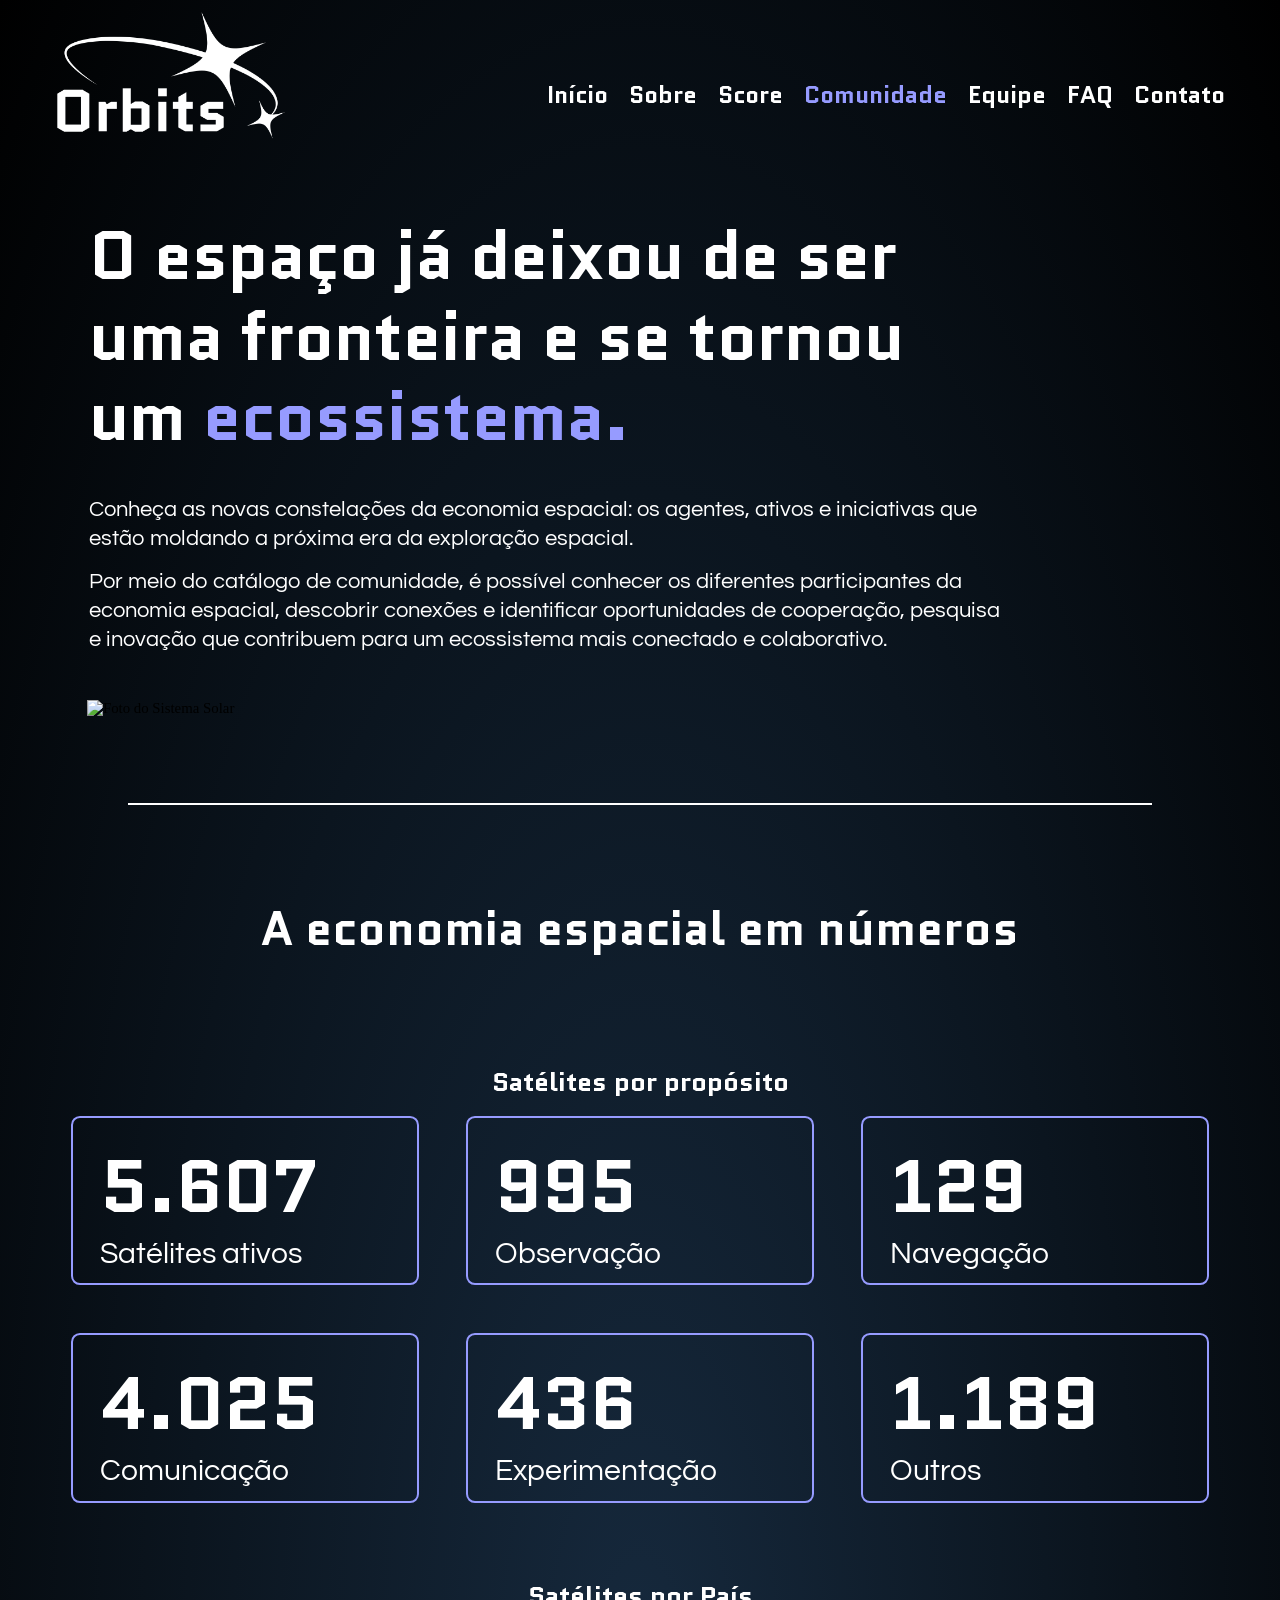
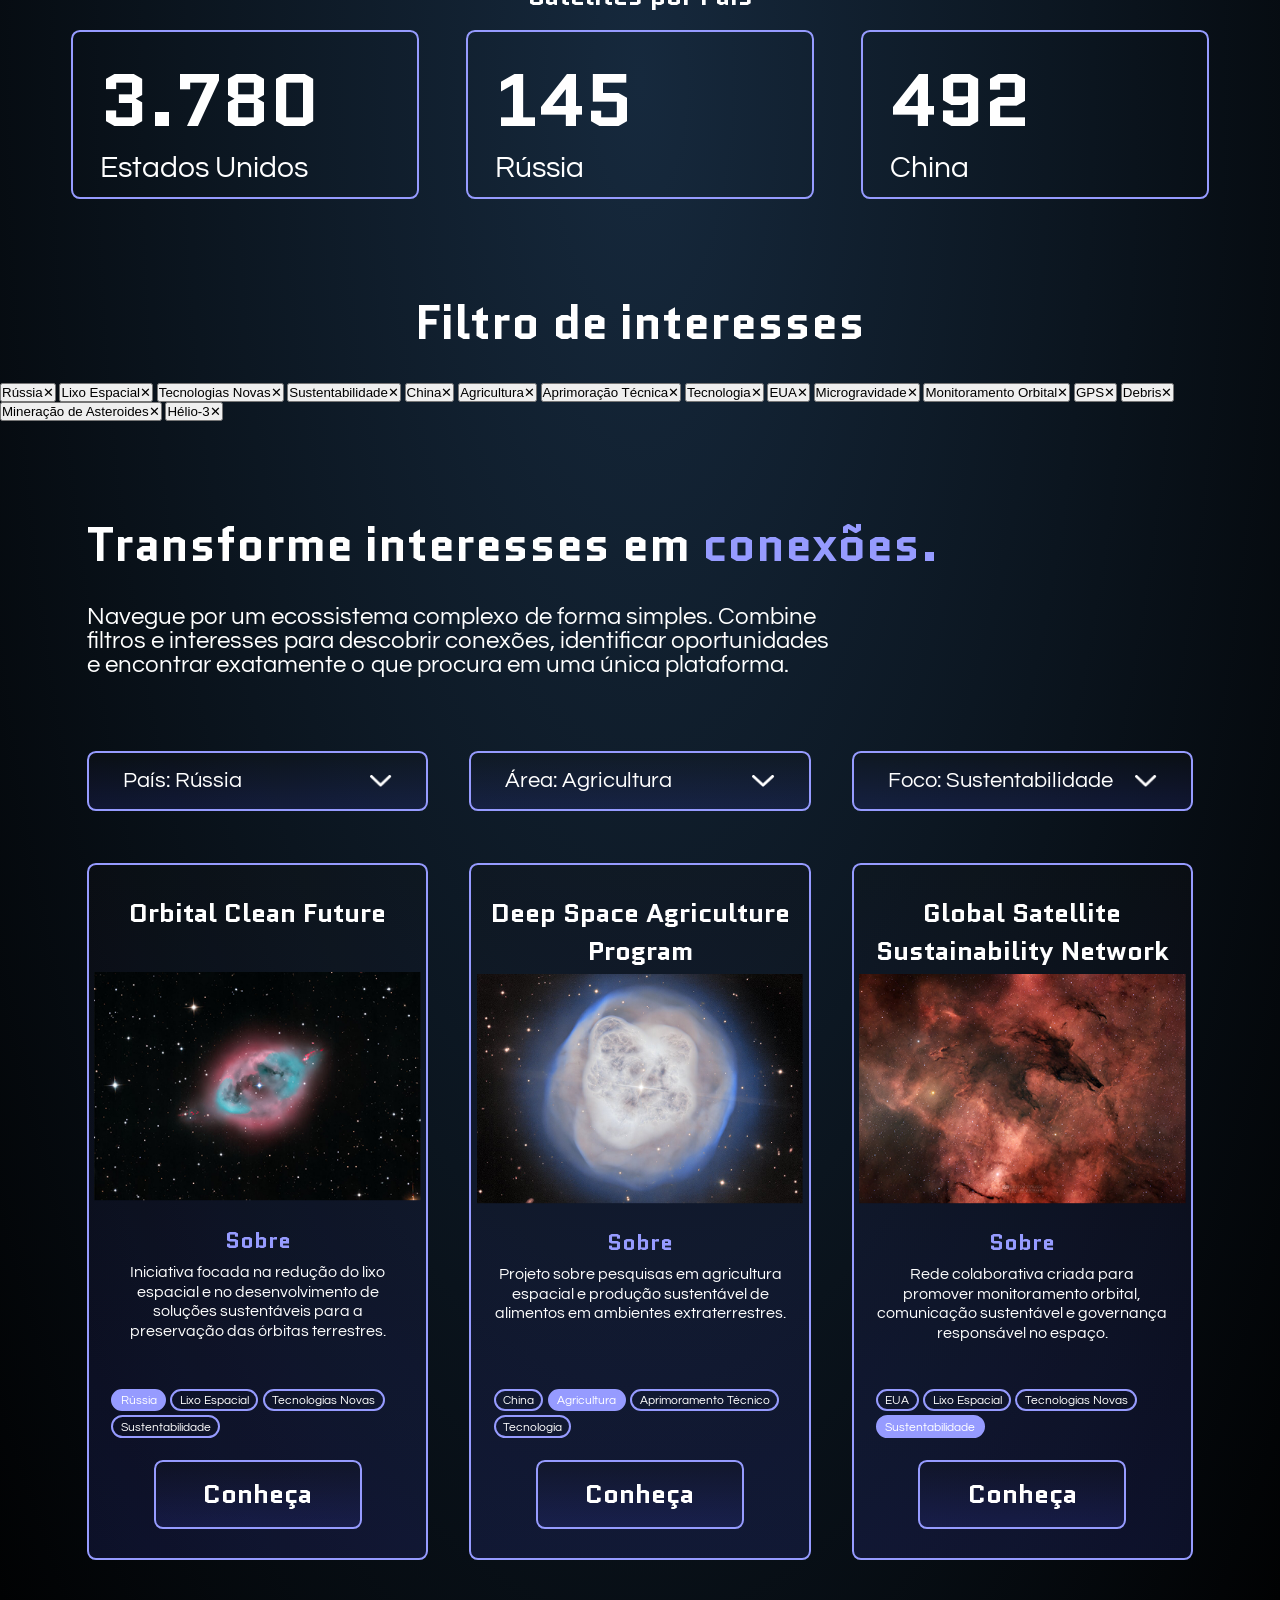
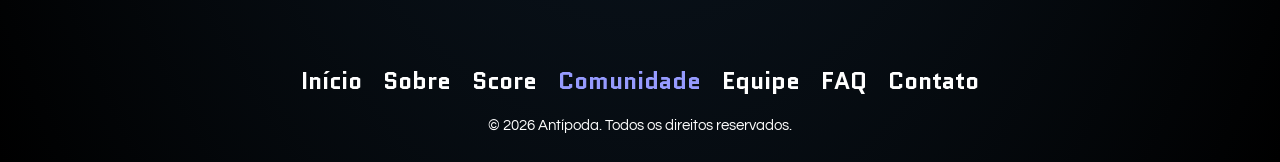
==== commit 6da9d8a2: "Feat: html comunidade tags" ====
--- a/pages/comunidade.html
+++ b/pages/comunidade.html
@@ -91,6 +91,28 @@
             </div>
         </section>
 
+        <section class="counidade__tags-section">
+            <h2 class="pagina__subtitulo">Filtro de interesses</h1>
+            <div class="comunidade__tags__search"></div>
+            <div class="comunidade__tags">
+                <button class="comunidade__tag">Rússia<span>✕</span></button>
+                <button class="comunidade__tag">Lixo Espacial<span>✕</span></button>
+                <button class="comunidade__tag">Tecnologias Novas<span>✕</span></button>
+                <button class="comunidade__tag">Sustentabilidade<span>✕</span></button>
+                <button class="comunidade__tag">China<span>✕</span></button>
+                <button class="comunidade__tag">Agricultura<span>✕</span></button>
+                <button class="comunidade__tag">Aprimoração Técnica<span>✕</span></button>
+                <button class="comunidade__tag">Tecnologia<span>✕</span></button>
+                <button class="comunidade__tag">EUA<span>✕</span></button>
+                <button class="comunidade__tag">Microgravidade<span>✕</span></button>
+                <button class="comunidade__tag">Monitoramento Orbital<span>✕</span></button>
+                <button class="comunidade__tag">GPS<span>✕</span></button>
+                <button class="comunidade__tag">Debris<span>✕</span></button>
+                <button class="comunidade__tag">Mineração de Asteroides<span>✕</span></button>
+                <button class="comunidade__tag">Hélio-3<span>✕</span></button>
+            </div>
+        </section>
+
         <section class="comunidade__iniciativas">
             <div class="comunidade__iniciativas__conteudo">
                 <h2 class="pagina__subtitulo">Transforme interesses em <strong class="pagina__titulo--destaque">conexões.</strong></h2>
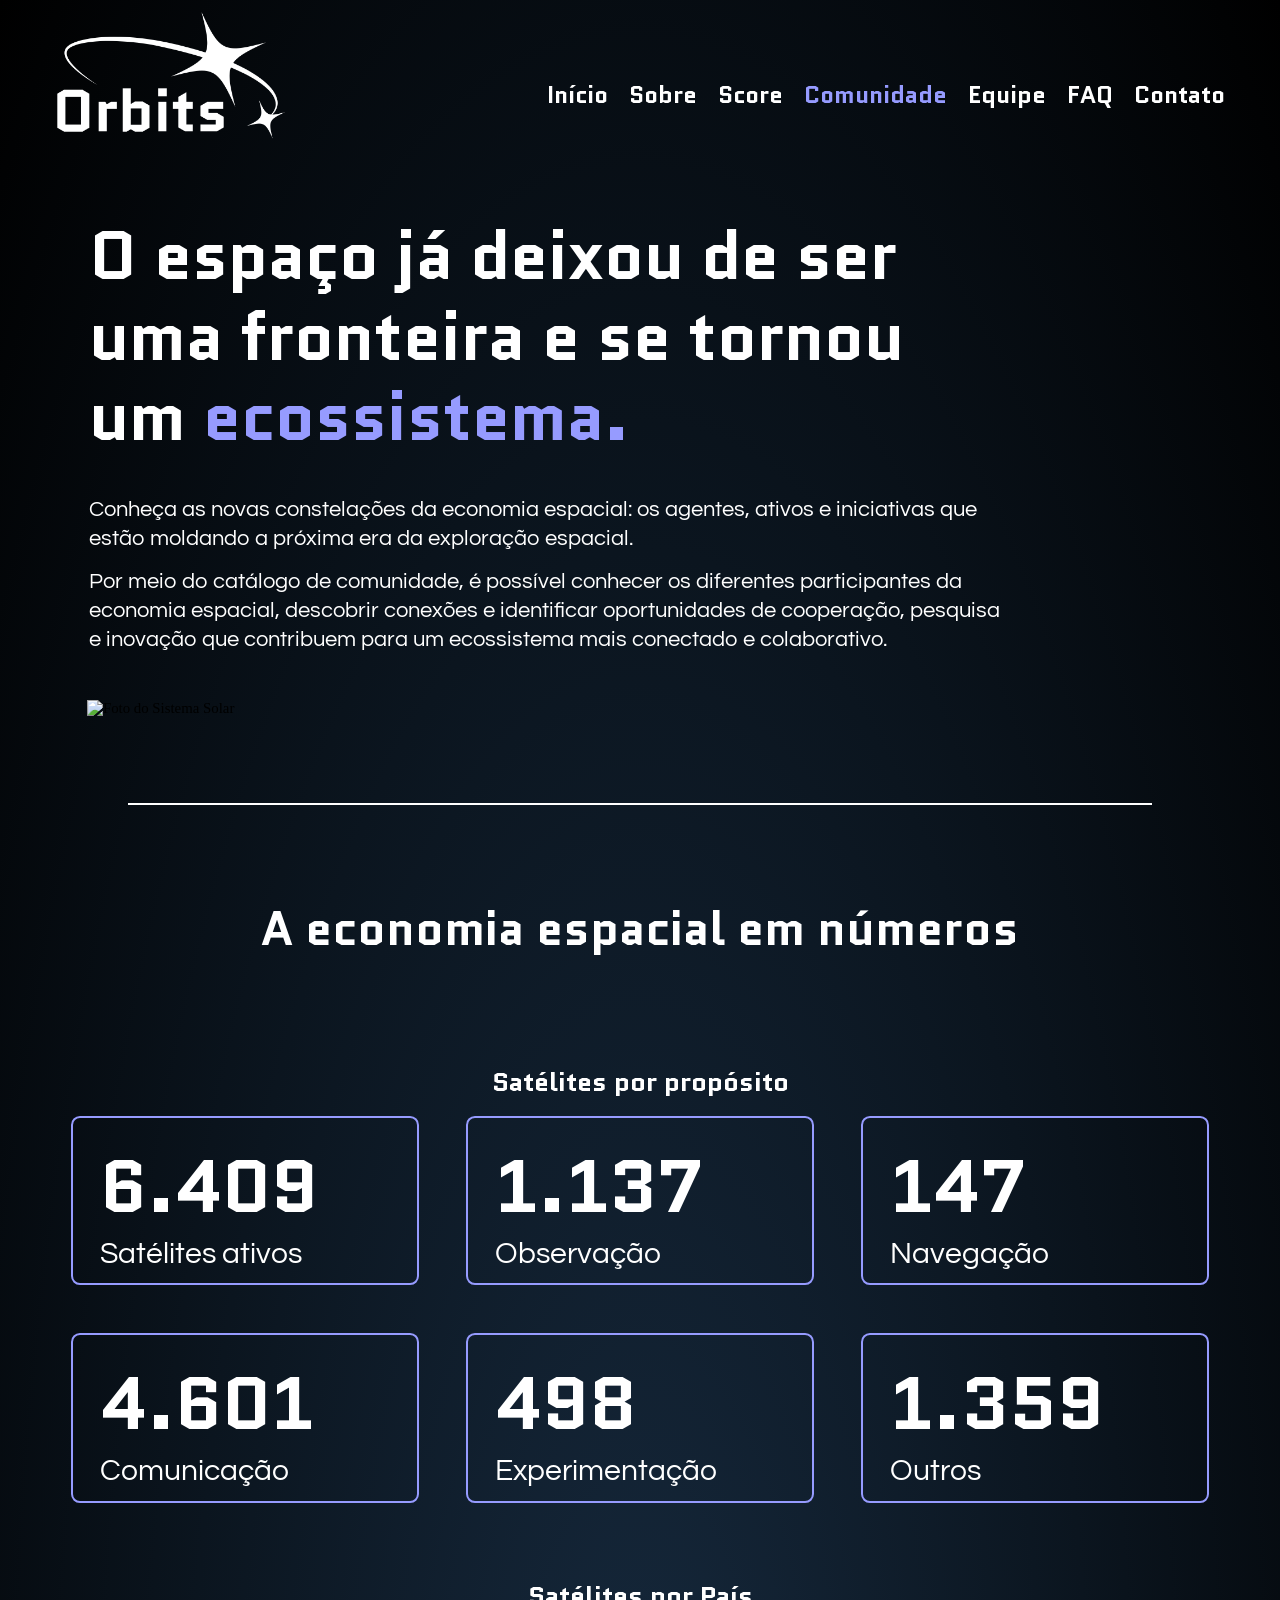
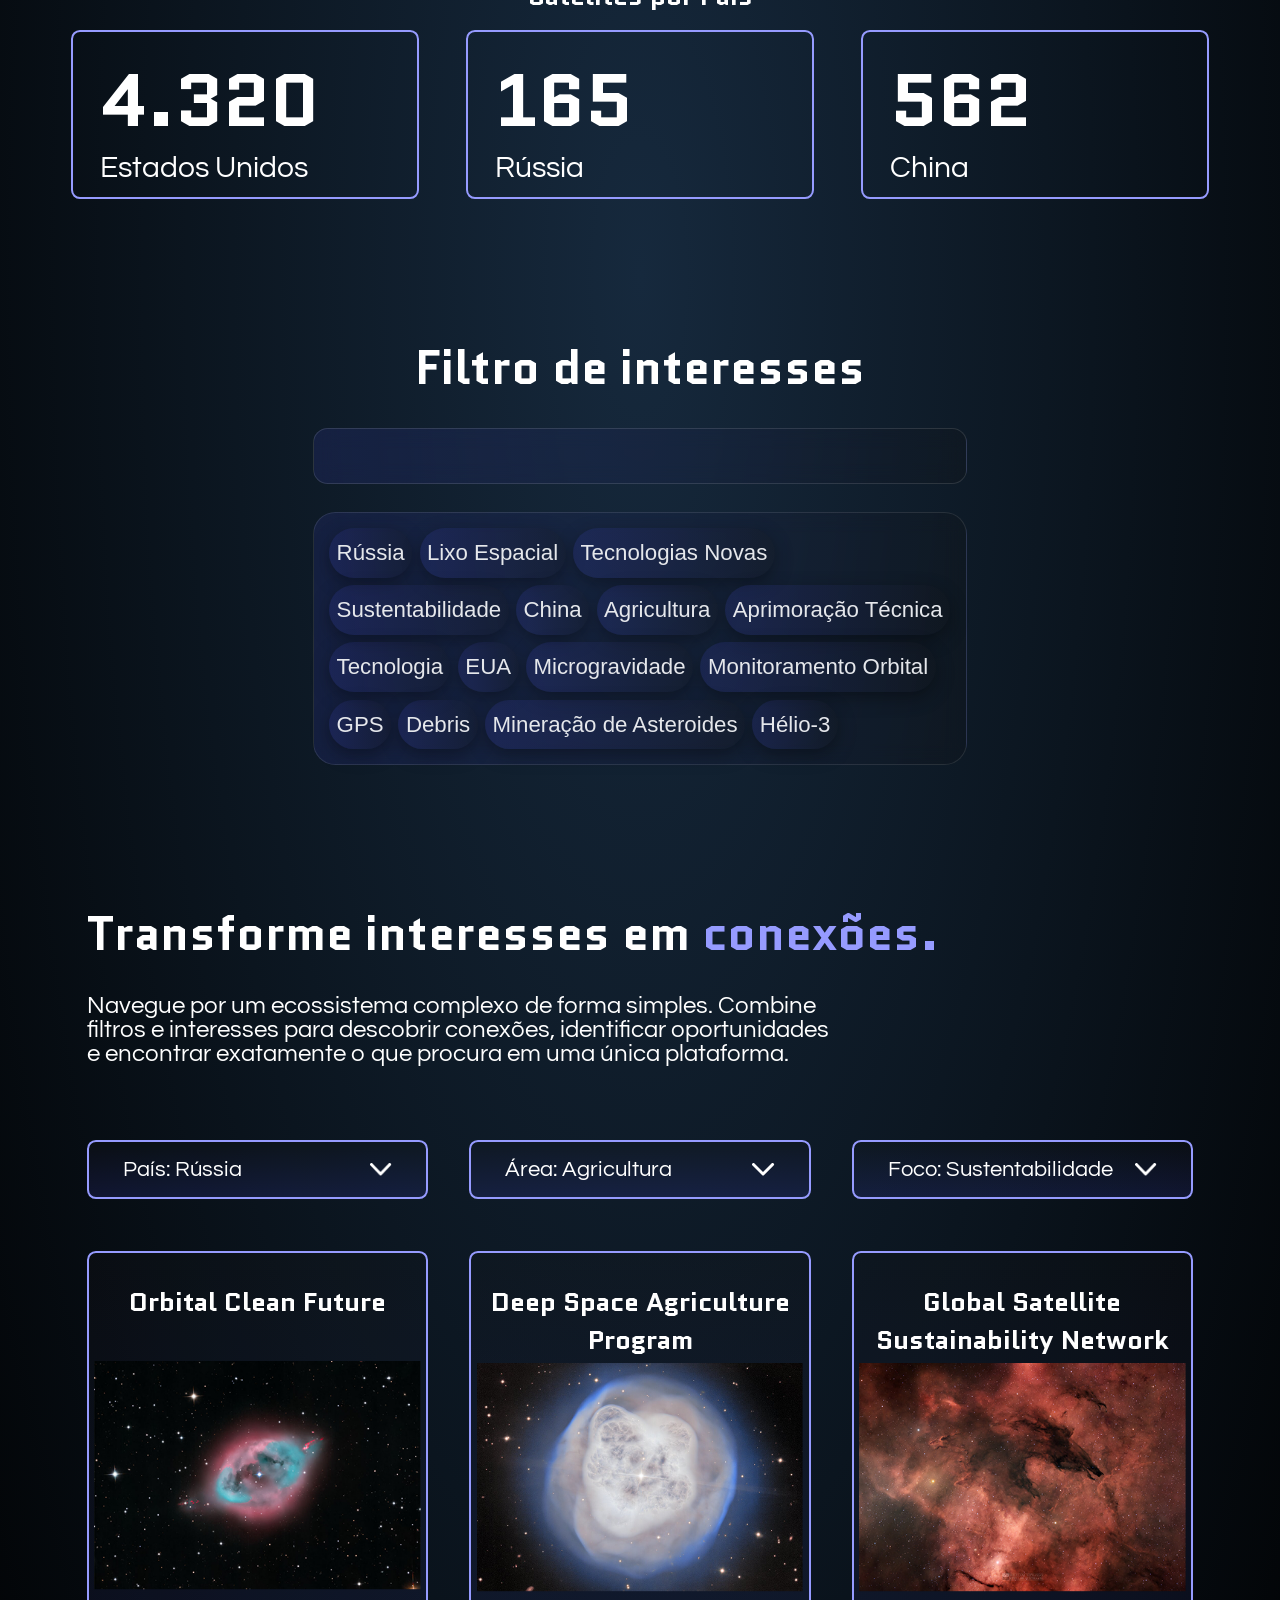
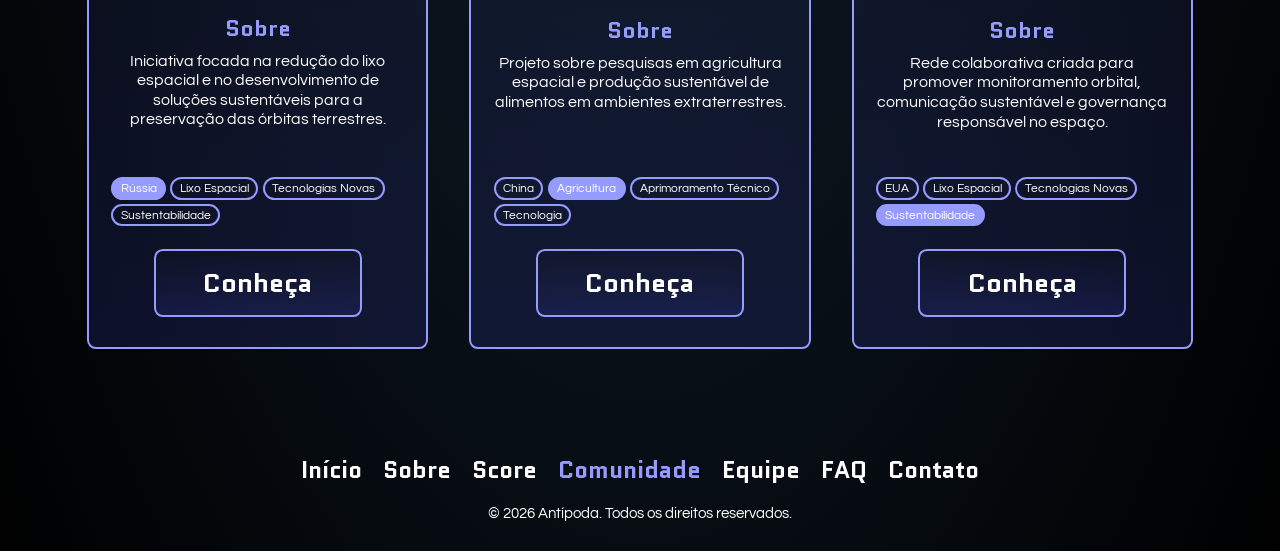
==== commit f27c1c99: "fix: tag section comunidade tags" ====
--- a/pages/comunidade.html
+++ b/pages/comunidade.html
@@ -91,7 +91,7 @@
             </div>
         </section>
 
-        <section class="counidade__tags-section">
+        <section class="comunidade__tags-section">
             <h2 class="pagina__subtitulo">Filtro de interesses</h1>
             <div class="comunidade__tags__search"></div>
             <div class="comunidade__tags">
--- a/css/styles.css
+++ b/css/styles.css
@@ -1160,6 +1160,80 @@
     color: var(--cor-branco);
 }
 
+/*TAGS*/
+.comunidade__tags-section{
+    display: flex;
+    flex-direction: column;
+
+    align-items: center;
+    padding: 3rem;
+}
+.comunidade__tags__search{
+    display: flex;
+    flex-wrap: wrap;
+    gap: .8rem;
+    width: 23rem;
+    min-height: 3.8rem;
+    padding: 1rem;
+    border-radius: 1rem;
+    background: var(--grad-linear-horizontal-roxo);
+    border: 1px solid rgba(255, 255, 255, 0.12);
+    backdrop-filter: blur(10px);
+    margin-bottom: 1.9rem;
+}
+.comunidade__tags{
+    display: flex;
+    flex-wrap: wrap;
+    gap: .5rem;
+    width: 23rem;
+    padding: 1rem;
+    background: var(--grad-linear-horizontal-roxo);
+    border-radius: 1.5rem;
+    border: 1px solid rgba(255, 255, 255, 0.1);
+    backdrop-filter: blur(10px);
+}
+.comunidade__tag{
+    padding: .67rem .8rem;
+    border-radius: 999px;
+    font-size: 1.2rem;
+    font-weight: 500;
+    cursor: pointer;
+    border: none;
+    display: flex;
+    align-items: center;
+    gap: .5rem;
+    background: var(--grad-linear-horizontal-roxo);
+    color: #e5e7eb;
+    transition: all .25s ease;
+    box-shadow: 0 6px 18px rgba(0, 0, 0, .35);
+
+}
+.comunidade__tag:hover {
+    transform: translateY(-1px) scale(1.03);
+    background: var(--cor-branco);
+    color: #020617;
+}
+
+/* Remove icon */
+.comunidade__tag span {
+    display: none;
+    font-size: 1rem;
+    background: rgba(0, 0, 0, .25);
+    padding: .15rem .447rem;
+    border-radius: 50%;
+}
+
+.comunidade__tags__search .comunidade__tag {
+    background: var(--cor-roxo);
+    color: var(--cor-preto);
+}
+
+.comunidade__tags__search .comunidade__tag span {
+    display: inline-block;
+}
+
+
+
 .comunidade__iniciativas {
     display: flex;
     flex-direction: column;
@@ -1420,6 +1494,24 @@
 
     .comunidade__numeros__area__caixa__texto {
         font-size: 2rem;
+    }
+
+
+    /*TAGS*/
+    .comunidade__tags-section{
+        
+        width: 50rem;
+    }
+    .comunidade__tags{
+        width: 100%;
+        gap: .5rem;
+    }
+    .comunidade__tags__search{
+        width: 100%;
+    }
+    .comunidade__tag{
+        padding: .8rem .5rem;
+        font-size: 1.5rem;
     }
 
     .comunidade__iniciativas__conteudo{
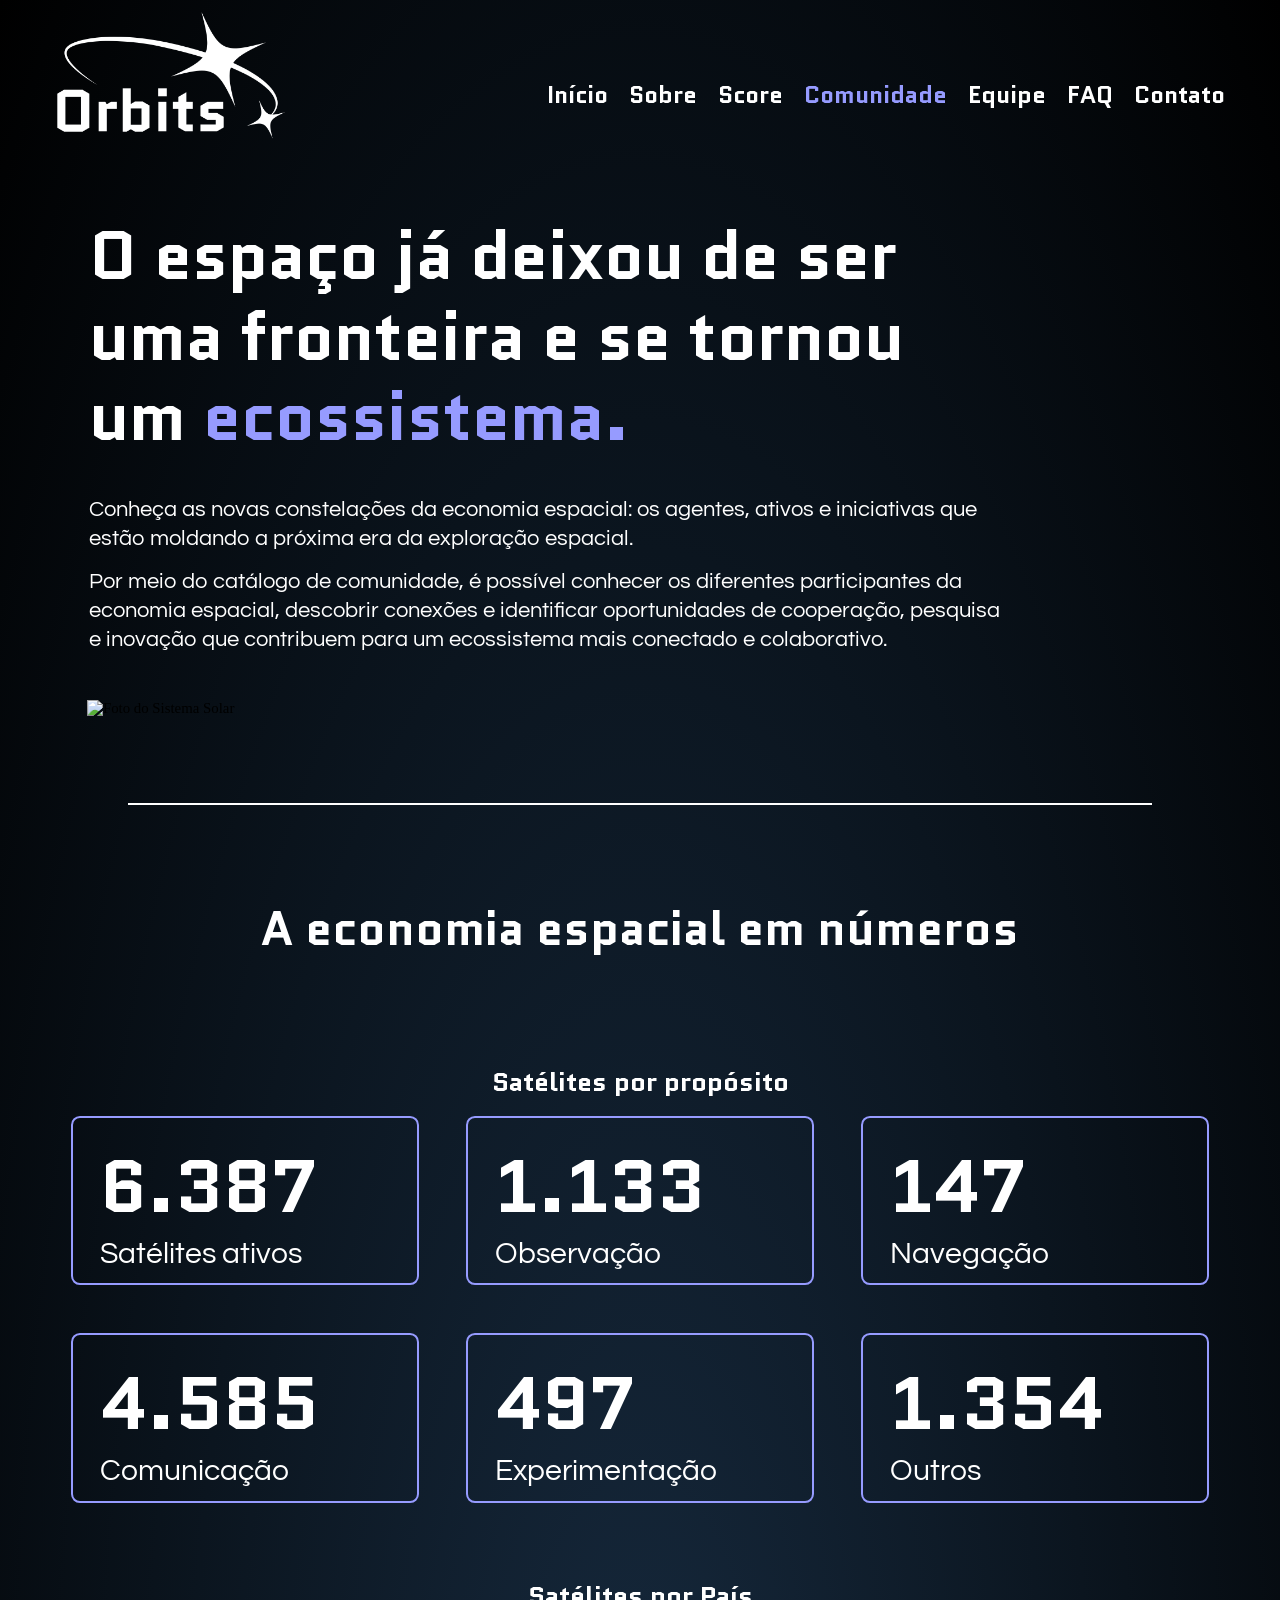
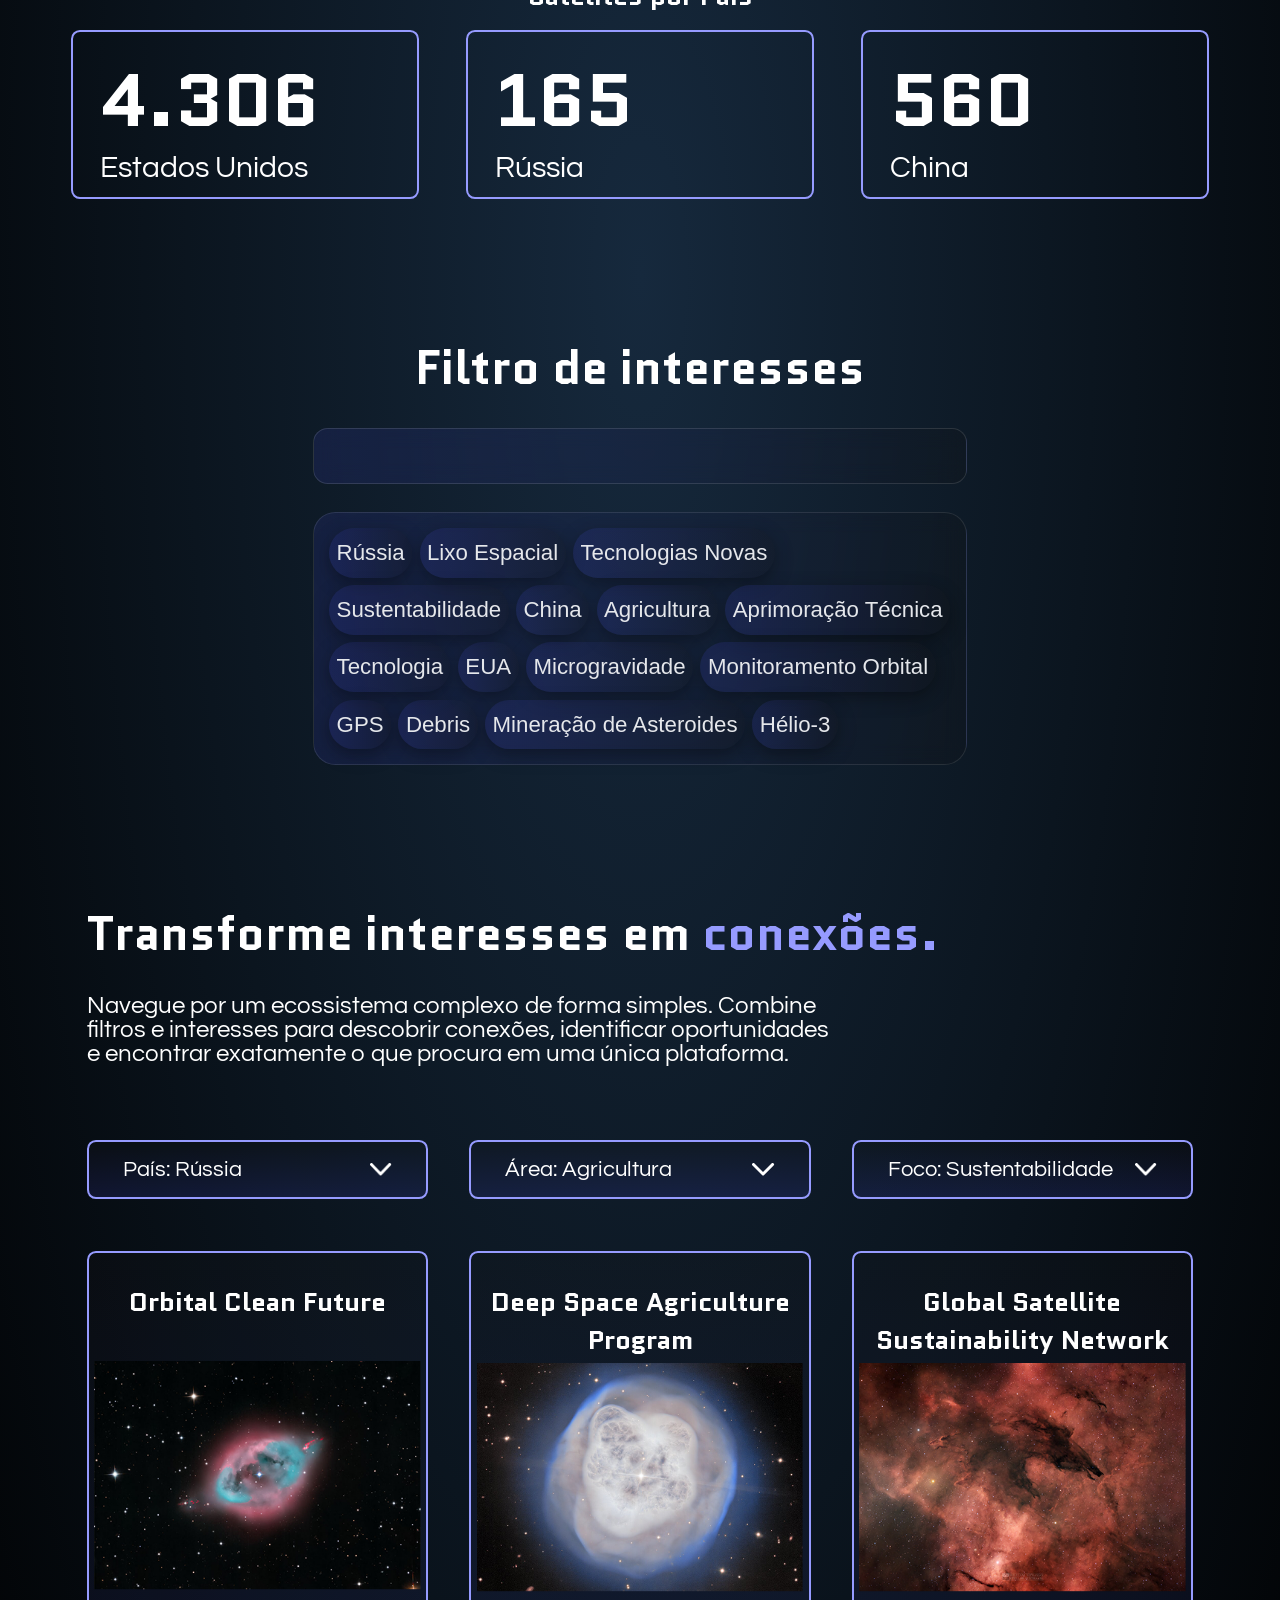
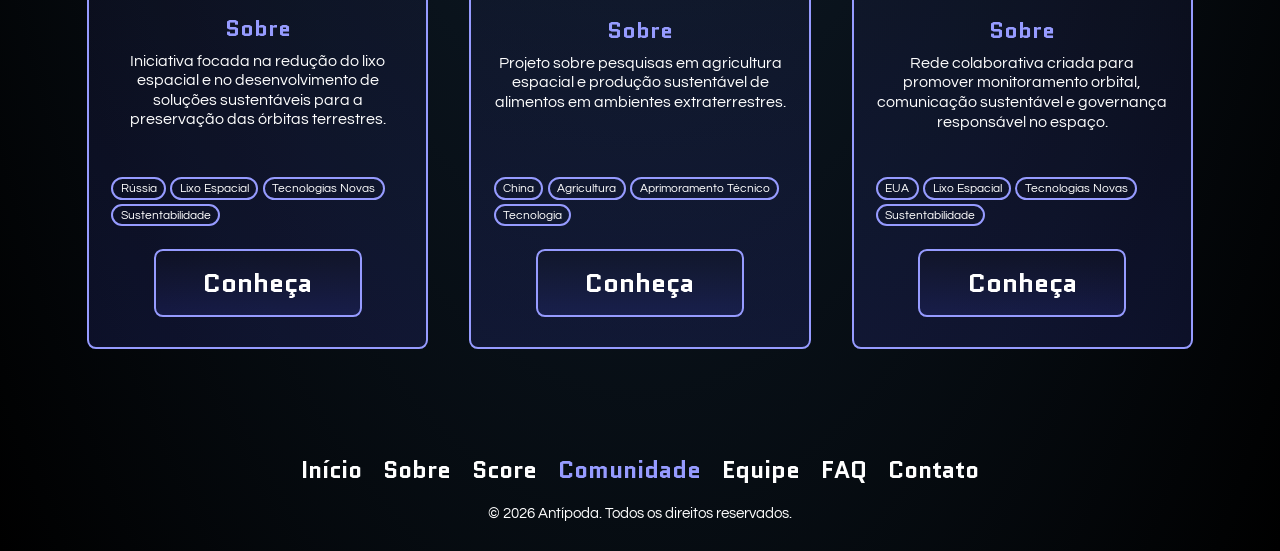
==== commit 141a0066: "Feat: dataset tags comunidade" ====
--- a/pages/comunidade.html
+++ b/pages/comunidade.html
@@ -95,21 +95,21 @@
             <h2 class="pagina__subtitulo">Filtro de interesses</h1>
             <div class="comunidade__tags__search"></div>
             <div class="comunidade__tags">
-                <button class="comunidade__tag">Rússia<span>✕</span></button>
-                <button class="comunidade__tag">Lixo Espacial<span>✕</span></button>
-                <button class="comunidade__tag">Tecnologias Novas<span>✕</span></button>
-                <button class="comunidade__tag">Sustentabilidade<span>✕</span></button>
-                <button class="comunidade__tag">China<span>✕</span></button>
-                <button class="comunidade__tag">Agricultura<span>✕</span></button>
-                <button class="comunidade__tag">Aprimoração Técnica<span>✕</span></button>
-                <button class="comunidade__tag">Tecnologia<span>✕</span></button>
-                <button class="comunidade__tag">EUA<span>✕</span></button>
-                <button class="comunidade__tag">Microgravidade<span>✕</span></button>
-                <button class="comunidade__tag">Monitoramento Orbital<span>✕</span></button>
-                <button class="comunidade__tag">GPS<span>✕</span></button>
-                <button class="comunidade__tag">Debris<span>✕</span></button>
-                <button class="comunidade__tag">Mineração de Asteroides<span>✕</span></button>
-                <button class="comunidade__tag">Hélio-3<span>✕</span></button>
+                <button class="comunidade__tag" data-tag="Russia">Rússia<span>✕</span></button>
+                <button class="comunidade__tag" data-tag="Lixo Espacial">Lixo Espacial<span>✕</span></button>
+                <button class="comunidade__tag" data-tag="Tecnologias Novas">Tecnologias Novas<span>✕</span></button>
+                <button class="comunidade__tag" data-tag="Sustentabilidade">Sustentabilidade<span>✕</span></button>
+                <button class="comunidade__tag" data-tag="China">China<span>✕</span></button>
+                <button class="comunidade__tag" data-tag="Agricultura">Agricultura<span>✕</span></button>
+                <button class="comunidade__tag" data-tag="Aprimoracao Tecnica">Aprimoração Técnica<span>✕</span></button>
+                <button class="comunidade__tag" data-tag="Tecnologia">Tecnologia<span>✕</span></button>
+                <button class="comunidade__tag" data-tag="EUA">EUA<span>✕</span></button>
+                <button class="comunidade__tag" data-tag="Microgravidade">Microgravidade<span>✕</span></button>
+                <button class="comunidade__tag" data-tag="Monitoramento Orbital">Monitoramento Orbital<span>✕</span></button>
+                <button class="comunidade__tag" data-tag="GPS">GPS<span>✕</span></button>
+                <button class="comunidade__tag" data-tag="Debris">Debris<span>✕</span></button>
+                <button class="comunidade__tag" data-tag="Mineração de Asteroides">Mineração de Asteroides<span>✕</span></button>
+                <button class="comunidade__tag" data-tag="Hélio-3">Hélio-3<span>✕</span></button>
             </div>
         </section>
 
@@ -134,10 +134,10 @@
                         <p class="comunidade__iniciativas__iniciativa__caixa__texto">Iniciativa focada na redução do lixo espacial e no desenvolvimento de soluções sustentáveis para a preservação das órbitas terrestres.</p>
 
                         <div class="comunidade__iniciativas__iniciativa__caixa__filtros">
-                            <a class="comunidade__iniciativas__iniciativa__caixa__filtros__filtro filtro--destaque">Rússia</a> <!-- destaque -->
-                            <a class="comunidade__iniciativas__iniciativa__caixa__filtros__filtro">Lixo Espacial</a>
-                            <a class="comunidade__iniciativas__iniciativa__caixa__filtros__filtro">Tecnologias Novas</a>
-                            <a class="comunidade__iniciativas__iniciativa__caixa__filtros__filtro">Sustentabilidade</a>
+                            <a class="comunidade__iniciativas__iniciativa__caixa__filtros__filtro" data-tag="Russia">Rússia</a> <!-- destaque -->
+                            <a class="comunidade__iniciativas__iniciativa__caixa__filtros__filtro" data-tag="Lixo Espacial">Lixo Espacial</a>
+                            <a class="comunidade__iniciativas__iniciativa__caixa__filtros__filtro" data-tag="Tecnologias Novas">Tecnologias Novas</a>
+                            <a class="comunidade__iniciativas__iniciativa__caixa__filtros__filtro" data-tag="Sustentabilidade">Sustentabilidade</a>
                         </div>
 
                         <button class="comunidade__iniciativas__iniciativa__caixa__botao caixa--degrade" data-iniciativa="Orbital Clean Future">Conheça</button>
@@ -158,10 +158,10 @@
                         <p class="comunidade__iniciativas__iniciativa__caixa__texto">Projeto sobre pesquisas em agricultura espacial e produção sustentável de alimentos em ambientes extraterrestres.</p>
 
                         <div class="comunidade__iniciativas__iniciativa__caixa__filtros">
-                            <a class="comunidade__iniciativas__iniciativa__caixa__filtros__filtro">China</a>
-                            <a class="comunidade__iniciativas__iniciativa__caixa__filtros__filtro filtro--destaque">Agricultura</a> <!-- destaque -->
-                            <a class="comunidade__iniciativas__iniciativa__caixa__filtros__filtro">Aprimoramento Técnico</a>
-                            <a class="comunidade__iniciativas__iniciativa__caixa__filtros__filtro">Tecnologia</a>
+                            <a class="comunidade__iniciativas__iniciativa__caixa__filtros__filtro" data-tag="China">China</a>
+                            <a class="comunidade__iniciativas__iniciativa__caixa__filtros__filtro" data-tag="Agricultura">Agricultura</a> <!-- destaque -->
+                            <a class="comunidade__iniciativas__iniciativa__caixa__filtros__filtro" data-tag="Aprimoracao Tecnica">Aprimoramento Técnico</a>
+                            <a class="comunidade__iniciativas__iniciativa__caixa__filtros__filtro" data-tag="Tecnologia">Tecnologia</a>
                         </div>
 
                         <button class="comunidade__iniciativas__iniciativa__caixa__botao caixa--degrade" data-iniciativa="Deep Space Agriculture Program">Conheça</button>
@@ -182,10 +182,10 @@
                         <p class="comunidade__iniciativas__iniciativa__caixa__texto">Rede colaborativa criada para promover monitoramento orbital, comunicação sustentável e governança responsável no espaço.</p>
 
                         <div class="comunidade__iniciativas__iniciativa__caixa__filtros">
-                            <a class="comunidade__iniciativas__iniciativa__caixa__filtros__filtro">EUA</a>
-                            <a class="comunidade__iniciativas__iniciativa__caixa__filtros__filtro">Lixo Espacial</a> 
-                            <a class="comunidade__iniciativas__iniciativa__caixa__filtros__filtro">Tecnologias Novas</a>
-                            <a class="comunidade__iniciativas__iniciativa__caixa__filtros__filtro filtro--destaque">Sustentabilidade</a> <!-- destaque -->
+                            <a class="comunidade__iniciativas__iniciativa__caixa__filtros__filtro" data-tag="EUA">EUA</a>
+                            <a class="comunidade__iniciativas__iniciativa__caixa__filtros__filtro" data-tag="Lixo Espacial">Lixo Espacial</a> 
+                            <a class="comunidade__iniciativas__iniciativa__caixa__filtros__filtro" data-tag="Tecnologias Novas">Tecnologias Novas</a>
+                            <a class="comunidade__iniciativas__iniciativa__caixa__filtros__filtro" data-tag="Sustentabilidade">Sustentabilidade</a> <!-- destaque -->
                         </div>
 
                         <button class="comunidade__iniciativas__iniciativa__caixa__botao caixa--degrade" data-iniciativa="Global Satellite Sustainability Network">Conheça</button>
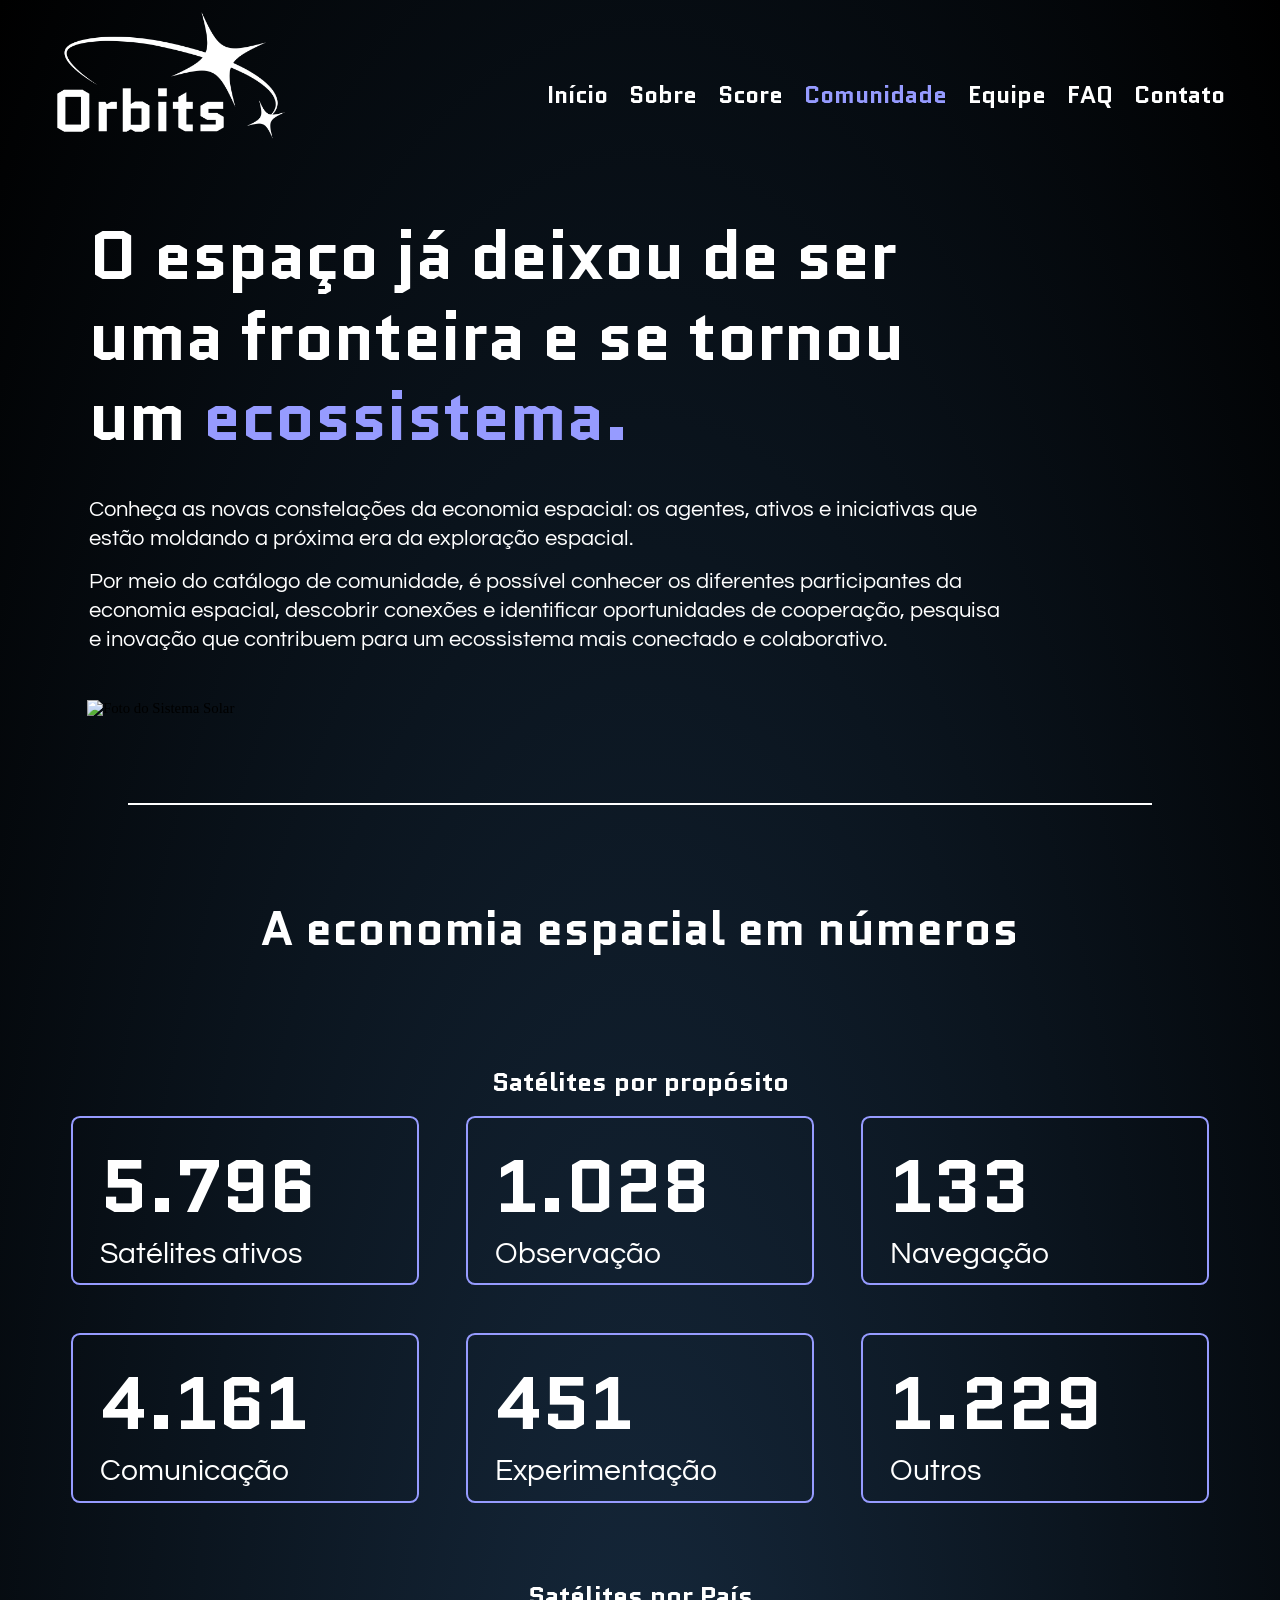
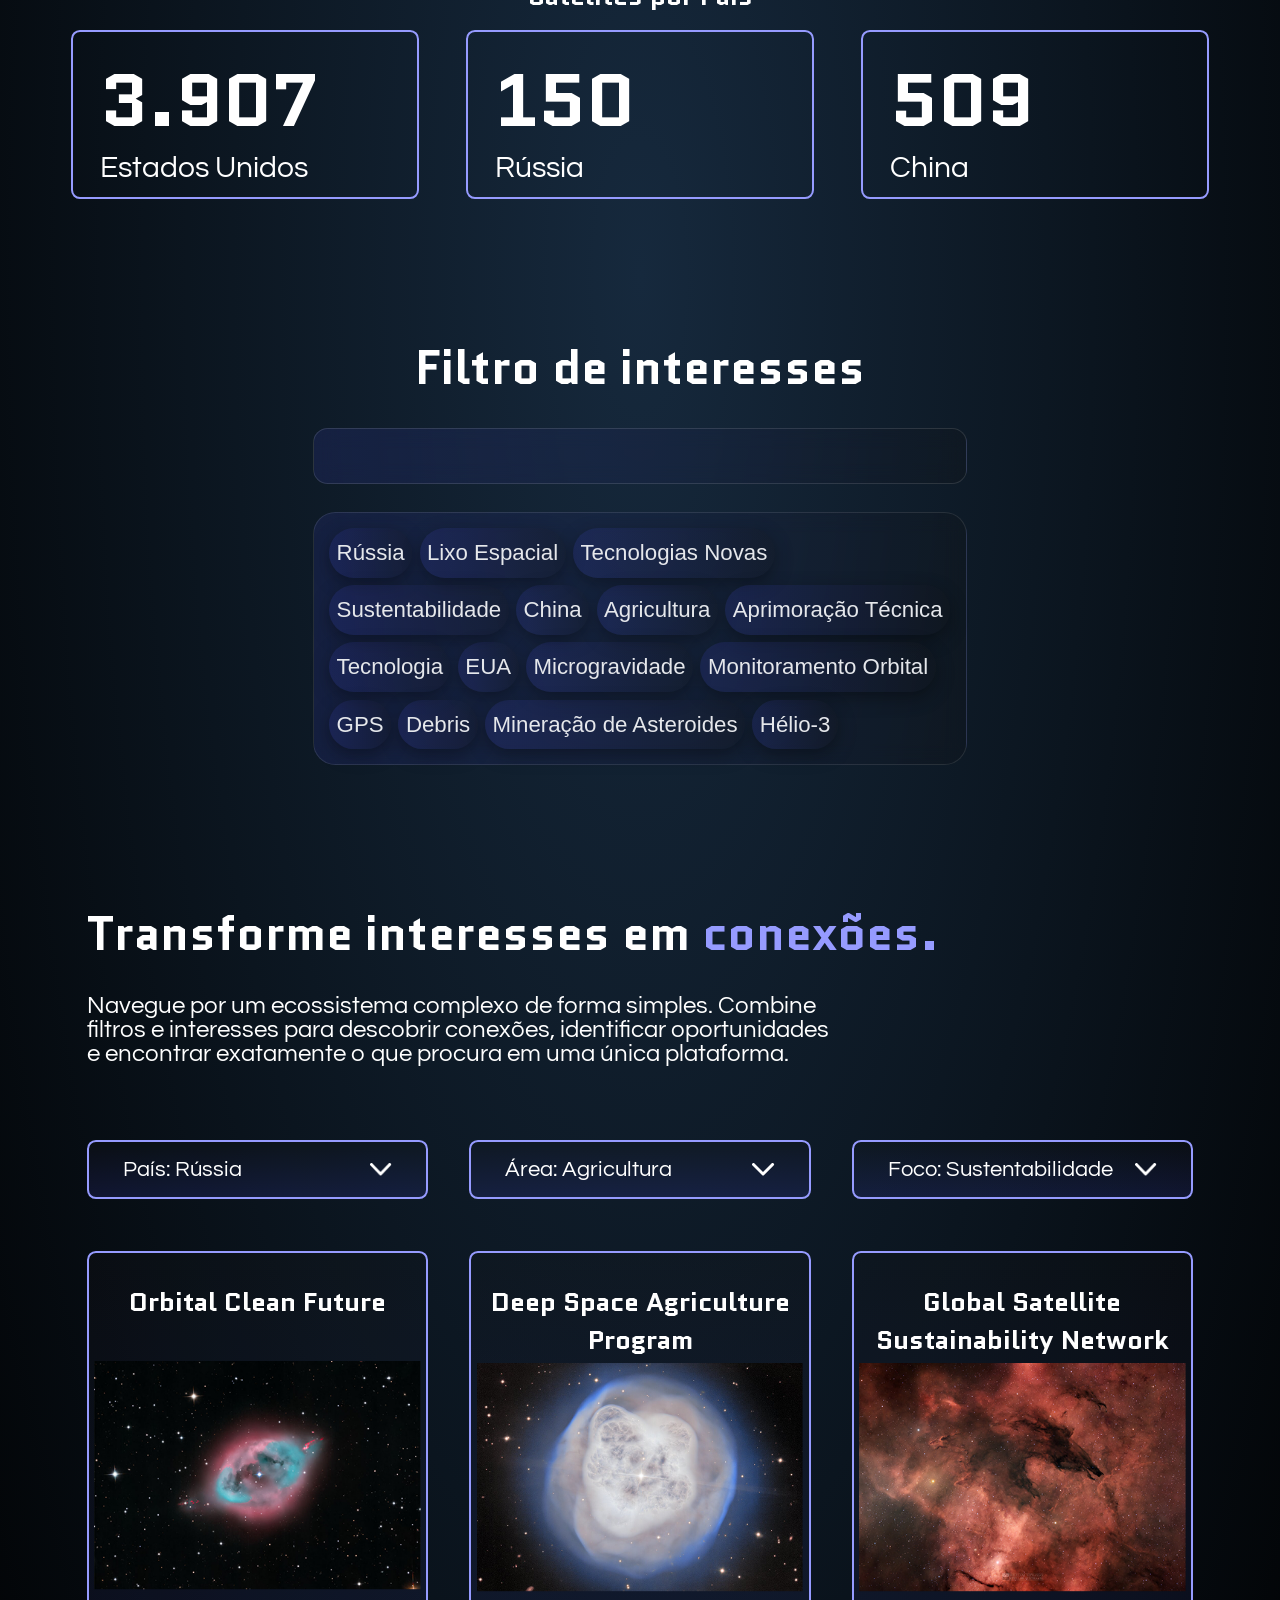
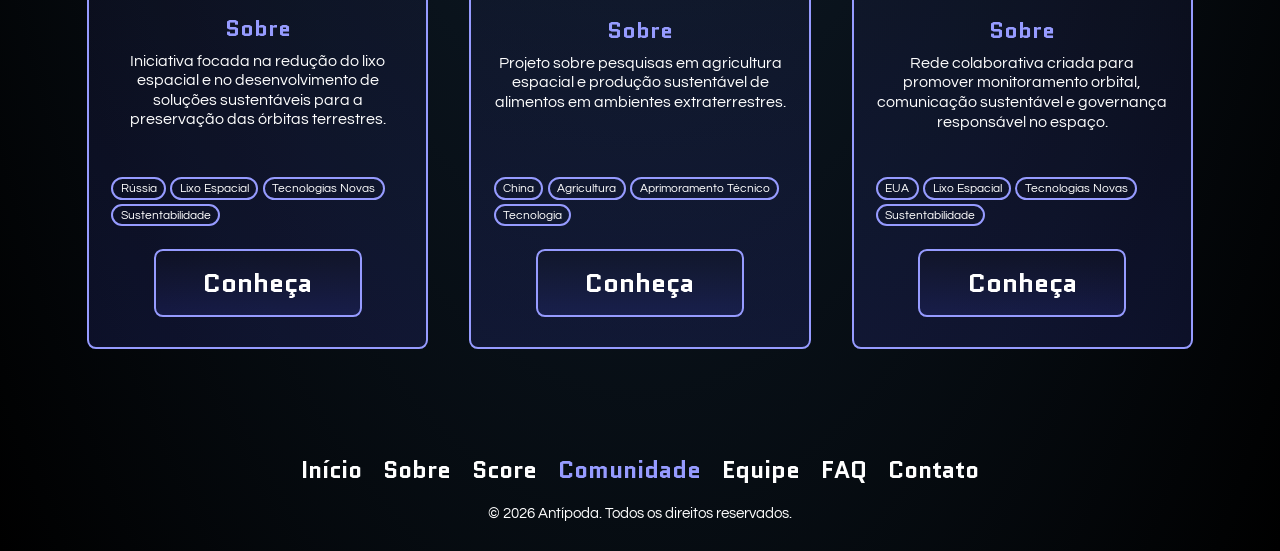
==== commit 9f95954b: "fix: html invalido comunidade" ====
--- a/pages/comunidade.html
+++ b/pages/comunidade.html
@@ -92,7 +92,7 @@
         </section>
 
         <section class="comunidade__tags-section">
-            <h2 class="pagina__subtitulo">Filtro de interesses</h1>
+            <h2 class="pagina__subtitulo">Filtro de interesses</h2>
             <div class="comunidade__tags__search"></div>
             <div class="comunidade__tags">
                 <button class="comunidade__tag" data-tag="Russia">Rússia<span>✕</span></button>
--- a/css/styles.css
+++ b/css/styles.css
@@ -21,6 +21,7 @@
     --grad-linear-vertical-roxo: linear-gradient(to top, #3339A436, #13131436); 
     --grad-radial-roxo: radial-gradient(#16293D, #0B151F, #000000);
     --grad-linear-vertical-verde: linear-gradient(to top, #4C7D3536, #13131436);
+    --grad-iniciativa: linear-gradient(to bottom, #969BFF, #15152e36);
 }
 
 
@@ -1210,7 +1211,7 @@
 }
 .comunidade__tag:hover {
     transform: translateY(-1px) scale(1.03);
-    background: var(--cor-branco);
+    background: var(--cor-roxo);
     color: #020617;
 }
 
@@ -1302,6 +1303,10 @@
 
     padding: 2rem 1.5rem;
     gap: 1.5rem;
+}
+
+.comunidade__iniciativas__iniciativa__caixa.comunidade__iniciativa--destaque{
+    background: var(--grad-iniciativa);
 }
 
 .comunidade__iniciativas__iniciativa__caixa__titulo {
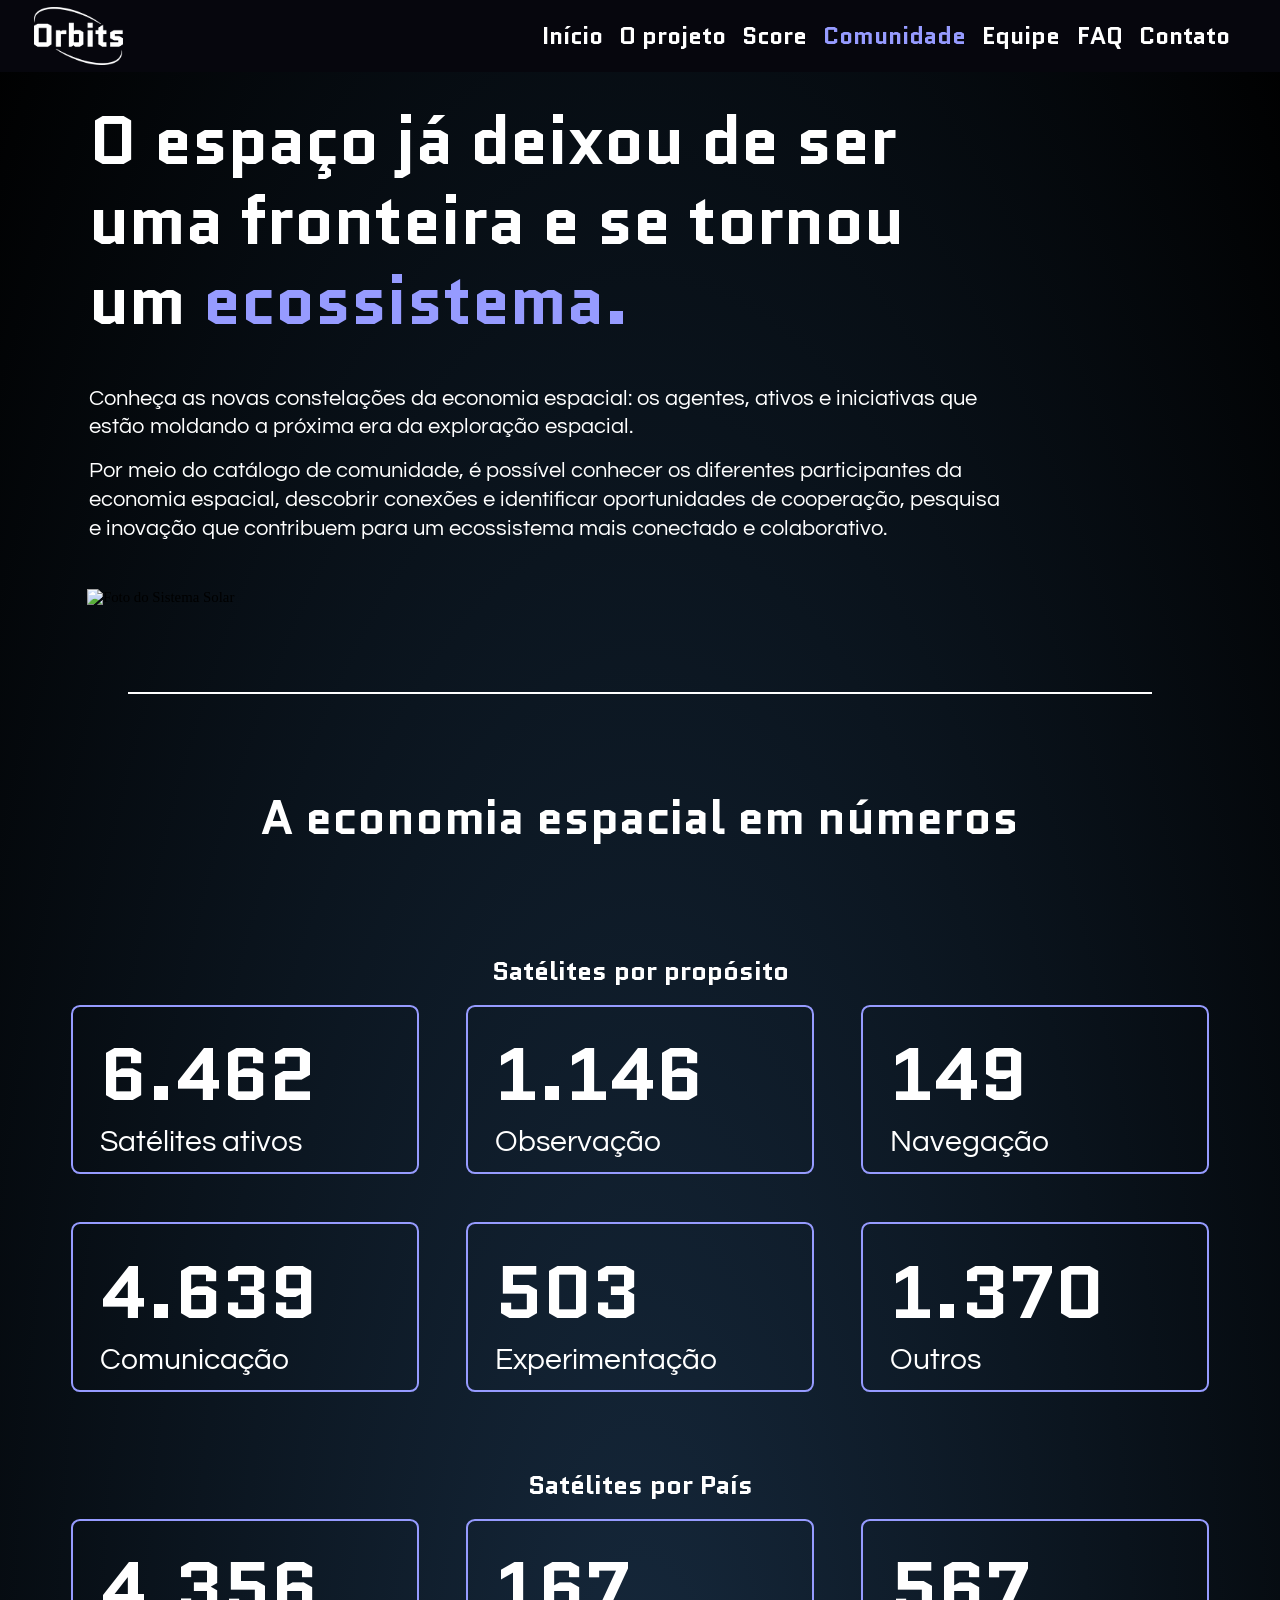
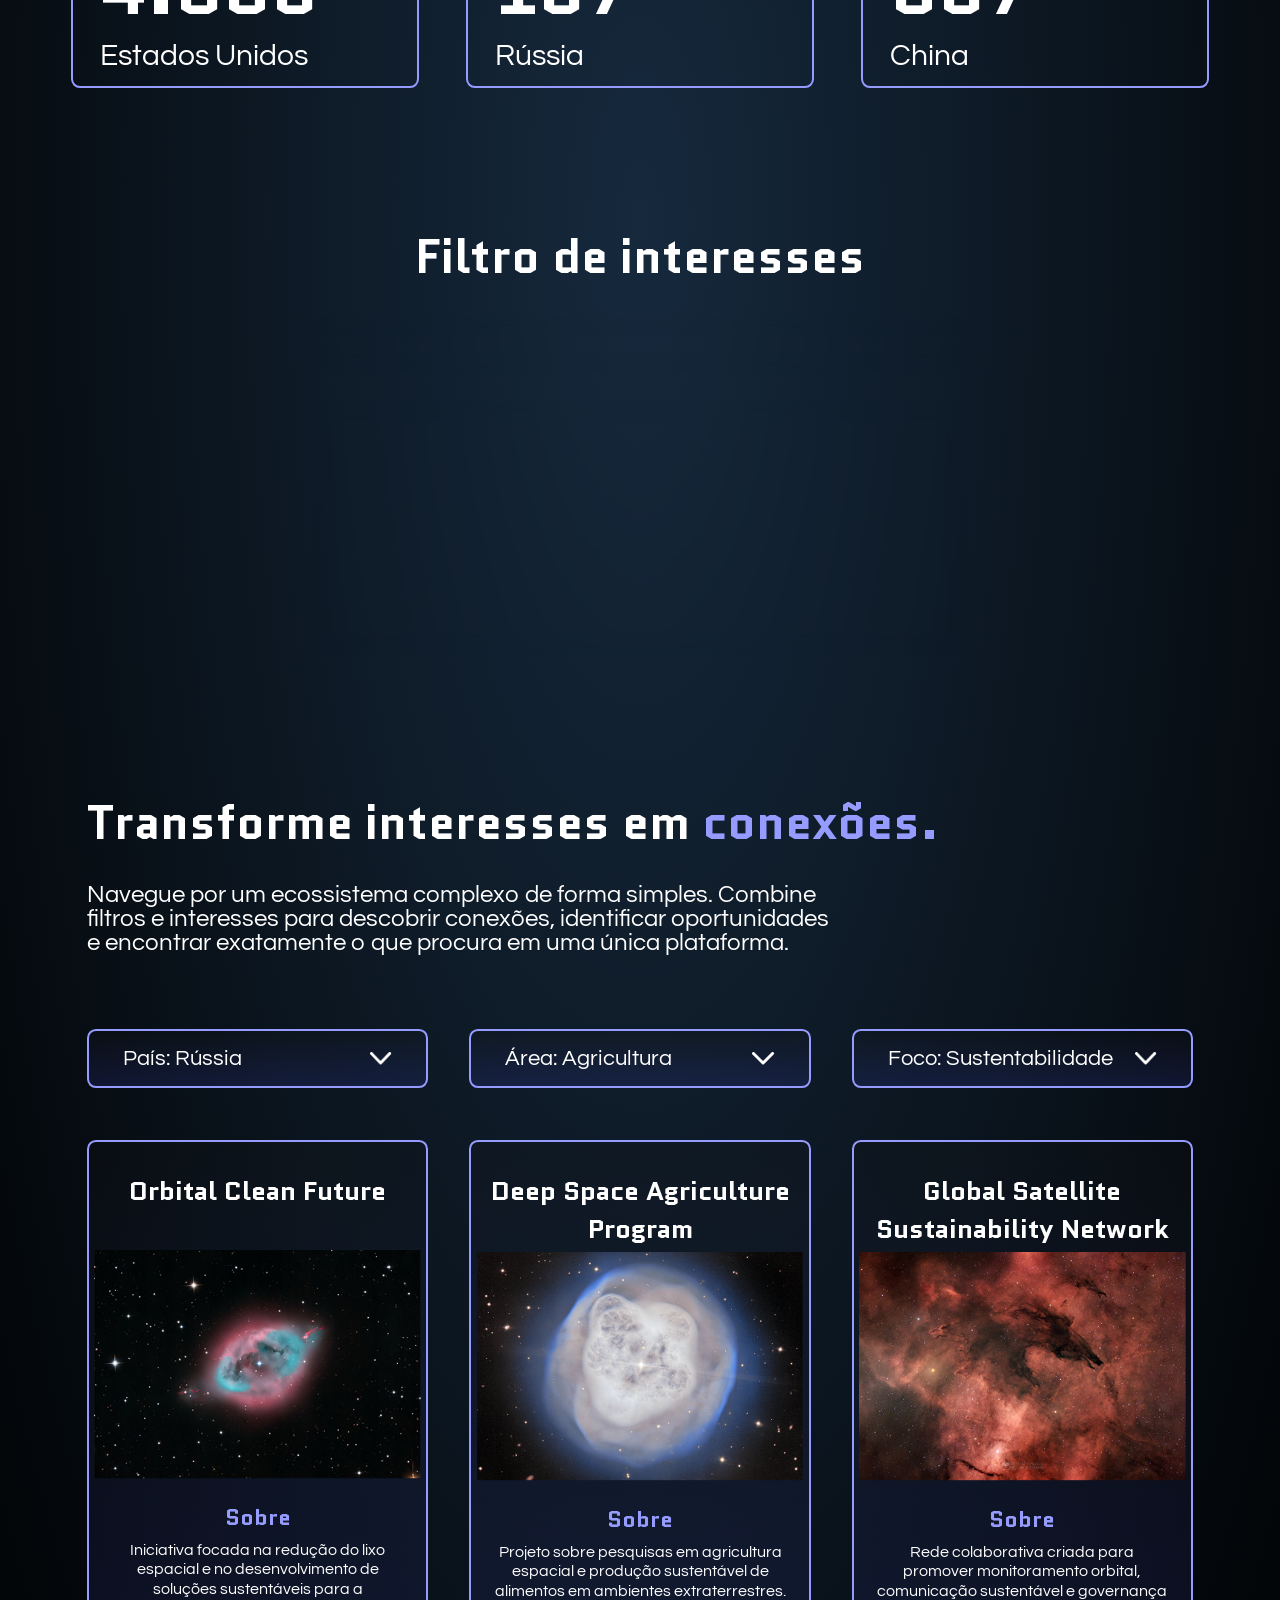
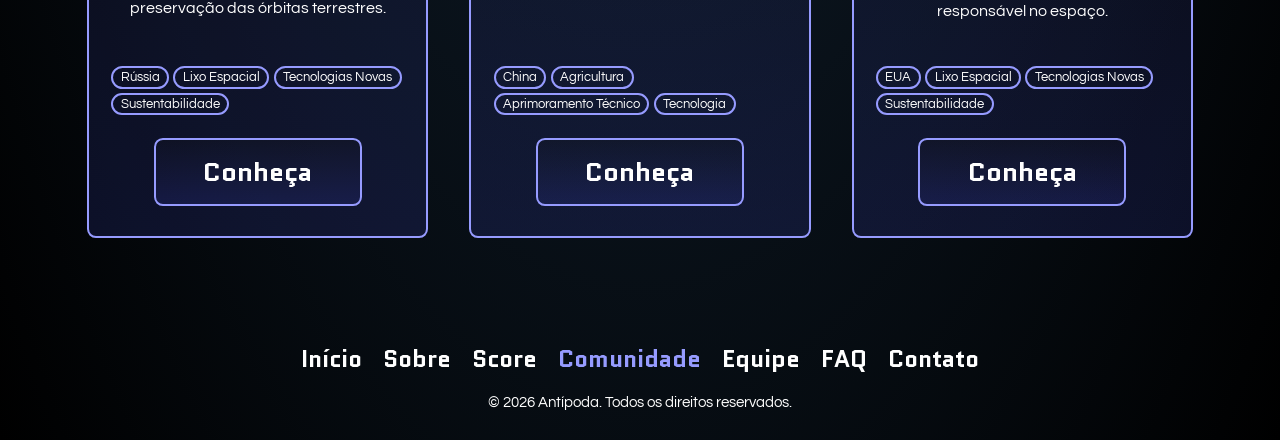
==== commit 01b92da0: "Feat: miniperfis" ====
--- a/pages/comunidade.html
+++ b/pages/comunidade.html
@@ -11,7 +11,7 @@
         <img src="/assets/logo_orbits.png" alt="Logo Orbits" class="header__logo">
         <nav class="header__menu">
             <a href="/pages/index.html" class="header__menu__link">Início</a>
-            <a href="/pages/sobre.html" class="header__menu__link">Sobre</a>
+            <a href="/pages/sobre.html" class="header__menu__link">O projeto</a>
             <a href="/pages/score.html" class="header__menu__link">Score</a>
             <a href="/pages/comunidade.html" class="header__menu__link header__menu__link--destaque">Comunidade</a>
             <a href="/pages/integrantes.html" class="header__menu__link">Equipe</a>
--- a/css/styles.css
+++ b/css/styles.css
@@ -45,7 +45,7 @@
 
 .linha-horizontal {
     border: none;
-    border-top: 2px solid var(--cor-branco); 
+    border-top: .15rem solid var(--cor-branco); 
     width: 80%;
 
     margin-top: -2rem;
@@ -57,7 +57,7 @@
     font-weight: bold;
     color: var(--cor-branco);
 
-    margin-bottom: 1.6rem;
+    margin-bottom: 1.9rem;
 
     line-height: 120%;
 }
@@ -72,7 +72,7 @@
 
 .pagina__texto{
     font-family: "Questrial", sans-serif; 
-    font-size: 1rem;
+    font-size: 1.2rem;
     color: var(--cor-branco);
     margin-top: 1rem;
 
@@ -197,6 +197,7 @@
 .header__logo {
     width: 100%;
     max-width: 12.5rem; /*tamanho mobile*/ 
+    padding: 2rem;
 }
 
 .header__menu.inativo,
@@ -238,7 +239,7 @@
 /*Responsividade: Header & footer*/
 @media(min-width: 768px){
     main {
-        padding-top: 0;
+        padding-top: 5rem;
     }
 
     .header {
@@ -246,15 +247,15 @@
         flex-direction: row;
         justify-content: space-between;
         align-items: center; 
-        padding: 2.3rem;
-
-        position: relative;
-        background: #00000000; 
+        padding: .5rem 2.3rem;
+        background: var(--cor-preto);
+
     }
 
     .header__logo {
-        margin-top: -2rem;
-        max-width: 18.1rem;
+        padding: 0rem;
+        margin-top: 0rem;
+        max-width: 6rem;
     }
 
     .header__button{
@@ -453,7 +454,7 @@
 
 .inicio__pilares__conteudo__caixa__texto {
     font-family: "Questrial", sans-serif;
-    font-size: 1rem; 
+    font-size: 1.2rem; 
     color: var(--cor-branco);
 
 }
@@ -471,6 +472,7 @@
     .inicio__apresentacao__conteudo {
         grid-column: 1/2;
         grid-row: 1/2;
+        width: 40.3rem;
     }
 
     .inicio__apresentacao__botoes {
@@ -530,7 +532,7 @@
 
     .inicio__pilares__conteudo__caixa {
         width: 31.6rem;
-        padding: 2.4rem 3rem;
+        padding: 2.4rem 0rem;
     }
 
     .inicio__pilares__conteudo__caixa__imagem {
@@ -543,6 +545,11 @@
 
     .inicio__pilares__conteudo__caixa__texto {
         font-size: 1.1rem;
+        width: 100%;
+        max-width: 22rem;
+    }
+    .inicio__pilares__conteudo__caixa:nth-child(4) .inicio__pilares__conteudo__caixa__texto{
+        max-width: 19.5rem;
     }
 }
 
@@ -575,7 +582,7 @@
     max-width: 26rem;
     font-family: "Questrial", sans-serif;
     color: var(--cor-branco);
-    font-size: 1.2rem;
+    font-size: 1.3rem;
 }
 
 .sobre__missao__conteudo {
@@ -593,7 +600,7 @@
 .sobre__missao__conteudo__texto {
     font-family: "Questrial", sans-serif;
     color: var(--cor-branco);
-    font-size: 1rem;
+    font-size: 1.2rem;
 
     max-width: 17rem;
 }
@@ -639,7 +646,7 @@
 }
 
 .sobre__final {
-    width: 24rem;
+    width: 25rem;
     display: flex;
     flex-direction: column;
     justify-content: center;
@@ -652,7 +659,7 @@
 .sobre__final__texto {
     font-family: "Quantico", sans-serif;
     color: var(--cor-branco);
-    font-size: 1.1rem;
+    font-size: 1.21rem;
     text-align: center;
     font-weight: bold;
 }
@@ -660,7 +667,7 @@
 .sobre__final__botao {
     font-family: "Quantico", sans-serif;
     color: var(--cor-branco);
-    font-size: 1rem;
+    font-size: 1.2rem;
     font-weight: bold;
     text-decoration: none;
 
@@ -669,7 +676,7 @@
     display: flex;
     justify-content: center;
     align-items: center;
-    gap: 1rem;
+    gap: .5rem;
 }
 
 .sobre__final__botao:hover {
@@ -730,7 +737,7 @@
     }
 
     .sobre__principios__conteudo__caixa__texto {
-        font-size: 1rem;
+        font-size: 1.2rem;
     }
 
     .sobre__final {
@@ -788,7 +795,7 @@
     width: 30rem;
     display: flex;
     flex-direction: column;
-    padding: 1.7rem 1.5rem;
+    padding: 1.7rem 1.0rem;
     gap: 1.1rem;
 }
 
@@ -801,7 +808,7 @@
 .score__tipos__reputacao__texto,
 .score__tipos__sustentabilidade__texto {
     font-family: "Questrial", sans-serif;
-    font-size: 1rem;
+    font-size: 1.2rem;
     color: var(--cor-branco);
     margin-top: 1rem;
     line-height: 120%;
@@ -811,17 +818,19 @@
 .score__tipos__sustentabilidade__conteudo {
     display: flex;
     justify-content: center;
-    gap: 0.9rem;
+    flex-wrap: wrap;
+    gap: 0.4rem;
 }
 
 .score__tipos__reputacao__conteudo__caixa,
 .score__tipos__sustentabilidade__conteudo__caixa {
     min-width: 6rem;
+    max-width: 12rem;
     display: flex;
     flex-direction: column;
     justify-content: center;
     align-items: center;
-    padding: 0.6rem 0.6rem;
+    padding: 0.6rem .7rem;
     gap: 0.9rem;
     text-align: center;
 }
@@ -841,14 +850,14 @@
 .score__tipos__reputacao__conteudo__caixa__titulo,
 .score__tipos__sustentabilidade__conteudo__caixa__titulo {
     font-family: "Quantico", sans-serif;
-    font-size: 0.7rem;
+    font-size: 1.3rem;
     color: var(--cor-branco);
 }
 
 .score__tipos__reputacao__conteudo__caixa__texto,
 .score__tipos__sustentabilidade__conteudo__caixa__texto {
     font-family: "Questrial", sans-serif;
-    font-size: 0.6rem;
+    font-size: 1.2rem;
     color: var(--cor-branco);
 }
 
@@ -880,6 +889,7 @@
 }
 
 .score__ranking__mobile__caixa {
+    position: relative;
     display: flex;
     flex-direction: column;
     align-items: center;
@@ -925,7 +935,7 @@
     flex-direction: column;
     align-items: center;
     padding-top: 2.7rem;
-    border-top: 2px solid var(--cor-branco);
+    border-top: .15rem solid var(--cor-branco);
 }
 
 .score__ranking__mobile__caixa__conteudo.inativo{
@@ -946,6 +956,28 @@
     color: var(--cor-branco);
     width: 18.7rem;
     text-align: center;
+}
+/* MODAL */
+.score__ranking__mobile__modal{
+    position: absolute;
+    bottom: 101%;
+    width: 25rem;
+    display: block;
+}
+
+.score__ranking__mobile__modal.inativo{
+    display: none;
+}
+
+.score__ranking__mobile__modals-container{
+    position: absolute;
+    display: flex;
+    flex-direction: column;
+    height: 100rem;
+}
+
+.score__ranking__modals-container{
+    display: none;
 }
 
 @media (min-width: 768px) {
@@ -1093,6 +1125,23 @@
     .score__ranking__tabela__body__status {
         color: var(--cor-branco);
     }
+
+    /* MODAL */
+    .score__ranking__modals-container{
+        position: relative;
+    }
+    .score__ranking__modal{
+        display: block;
+        width: 40rem;
+        position: absolute;
+        bottom: 15rem;
+        left: 50%;
+        transform: translate(-50%, 50%);
+    }
+
+    .score__ranking__modal.inativo{
+        display: none;
+    }
 }
 
 
@@ -1178,7 +1227,7 @@
     padding: 1rem;
     border-radius: 1rem;
     background: var(--grad-linear-horizontal-roxo);
-    border: 1px solid rgba(255, 255, 255, 0.12);
+    border: .09rem solid rgba(255, 255, 255, 0.12);
     backdrop-filter: blur(10px);
     margin-bottom: 1.9rem;
 }
@@ -1190,7 +1239,7 @@
     padding: 1rem;
     background: var(--grad-linear-horizontal-roxo);
     border-radius: 1.5rem;
-    border: 1px solid rgba(255, 255, 255, 0.1);
+    border: .09rem solid rgba(255, 255, 255, 0.1);
     backdrop-filter: blur(10px);
 }
 .comunidade__tag{
@@ -1349,7 +1398,7 @@
     text-decoration: none;
     color: var(--cor-branco);
     font-family: "Questrial", sans-serif;
-    font-size: 0.8rem;
+    font-size: .9rem;
 
     display: flex;
     align-items: center;
@@ -1673,13 +1722,13 @@
 
 .faq__perguntas__card__pergunta {
     font-family: "Quantico", sans-serif;
-    font-size: 1.4rem;
+    font-size: 1.5rem;
     color: var(--cor-roxo);
 }
 
 .faq__perguntas__card__resposta {
     font-family: "Questrial", sans-serif;
-    font-size: 1rem;
+    font-size: 1.2rem;
     color: var(--cor-branco)
 }
 
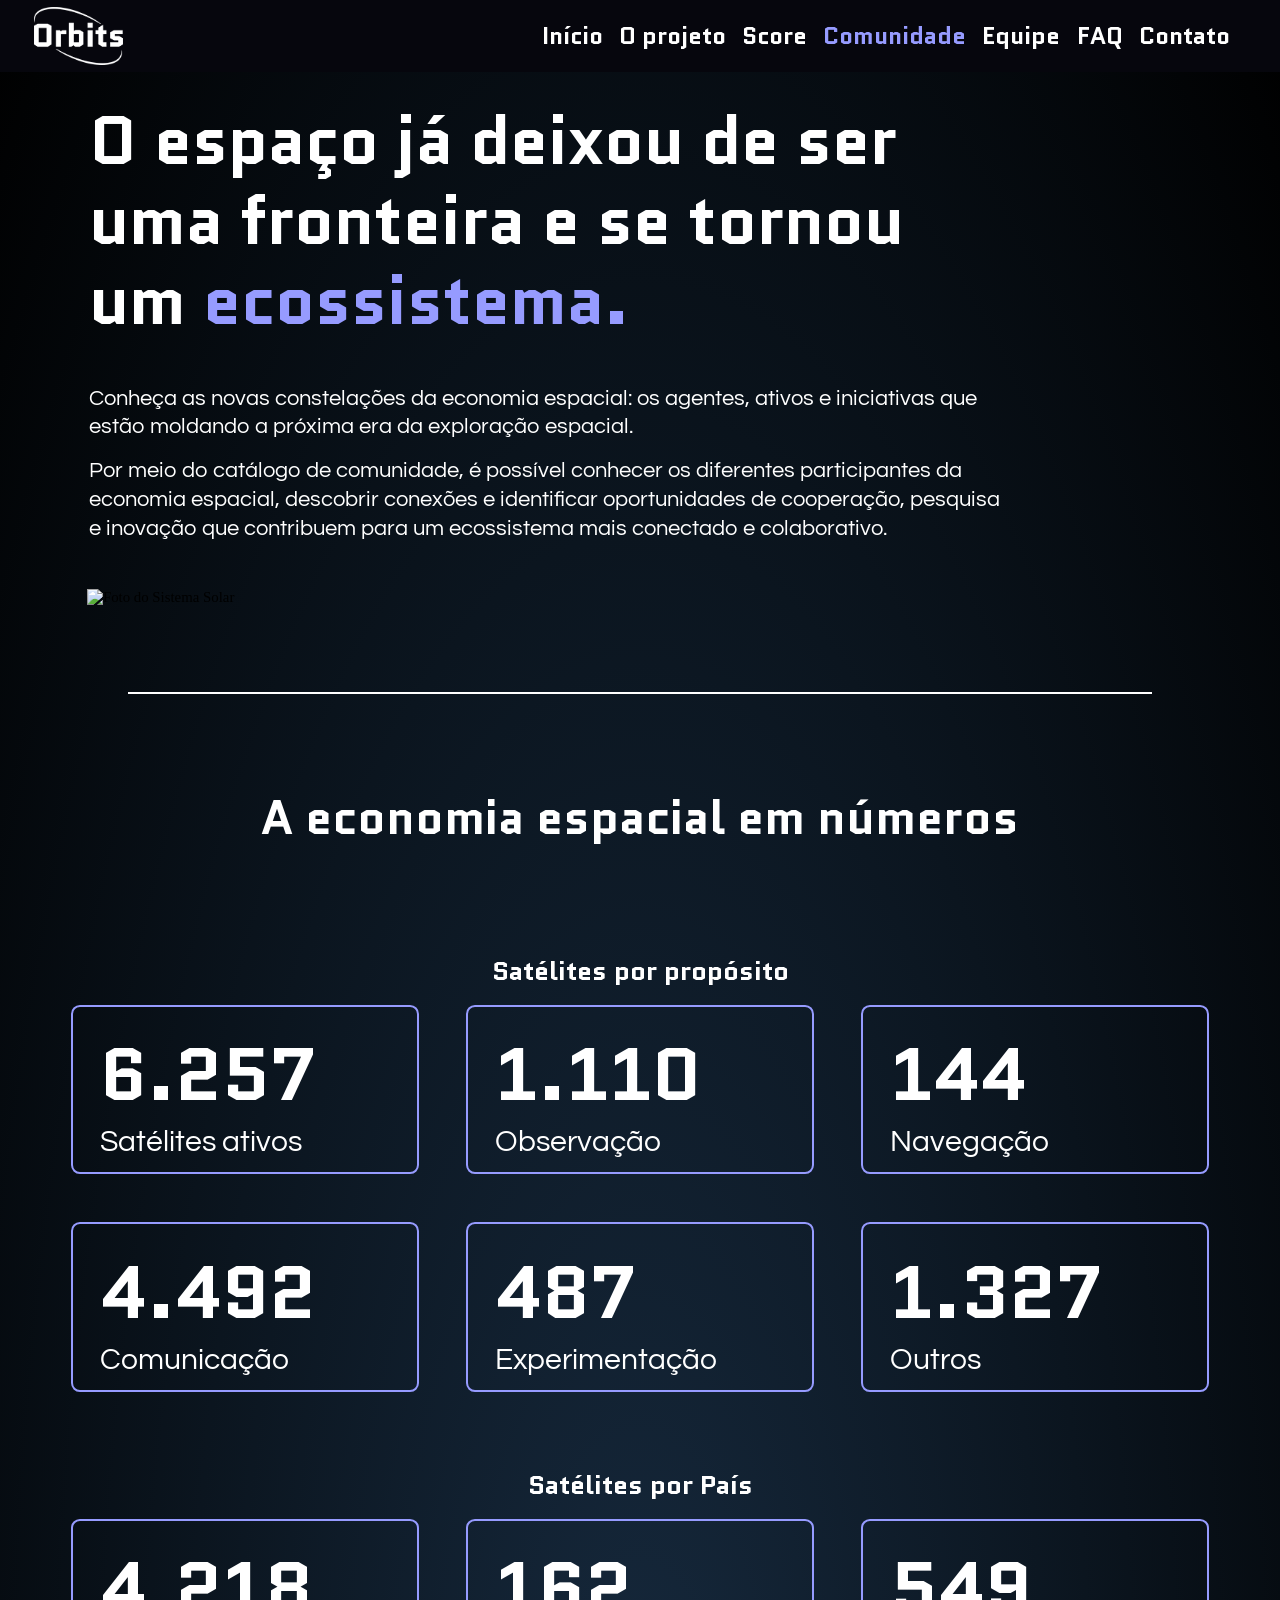
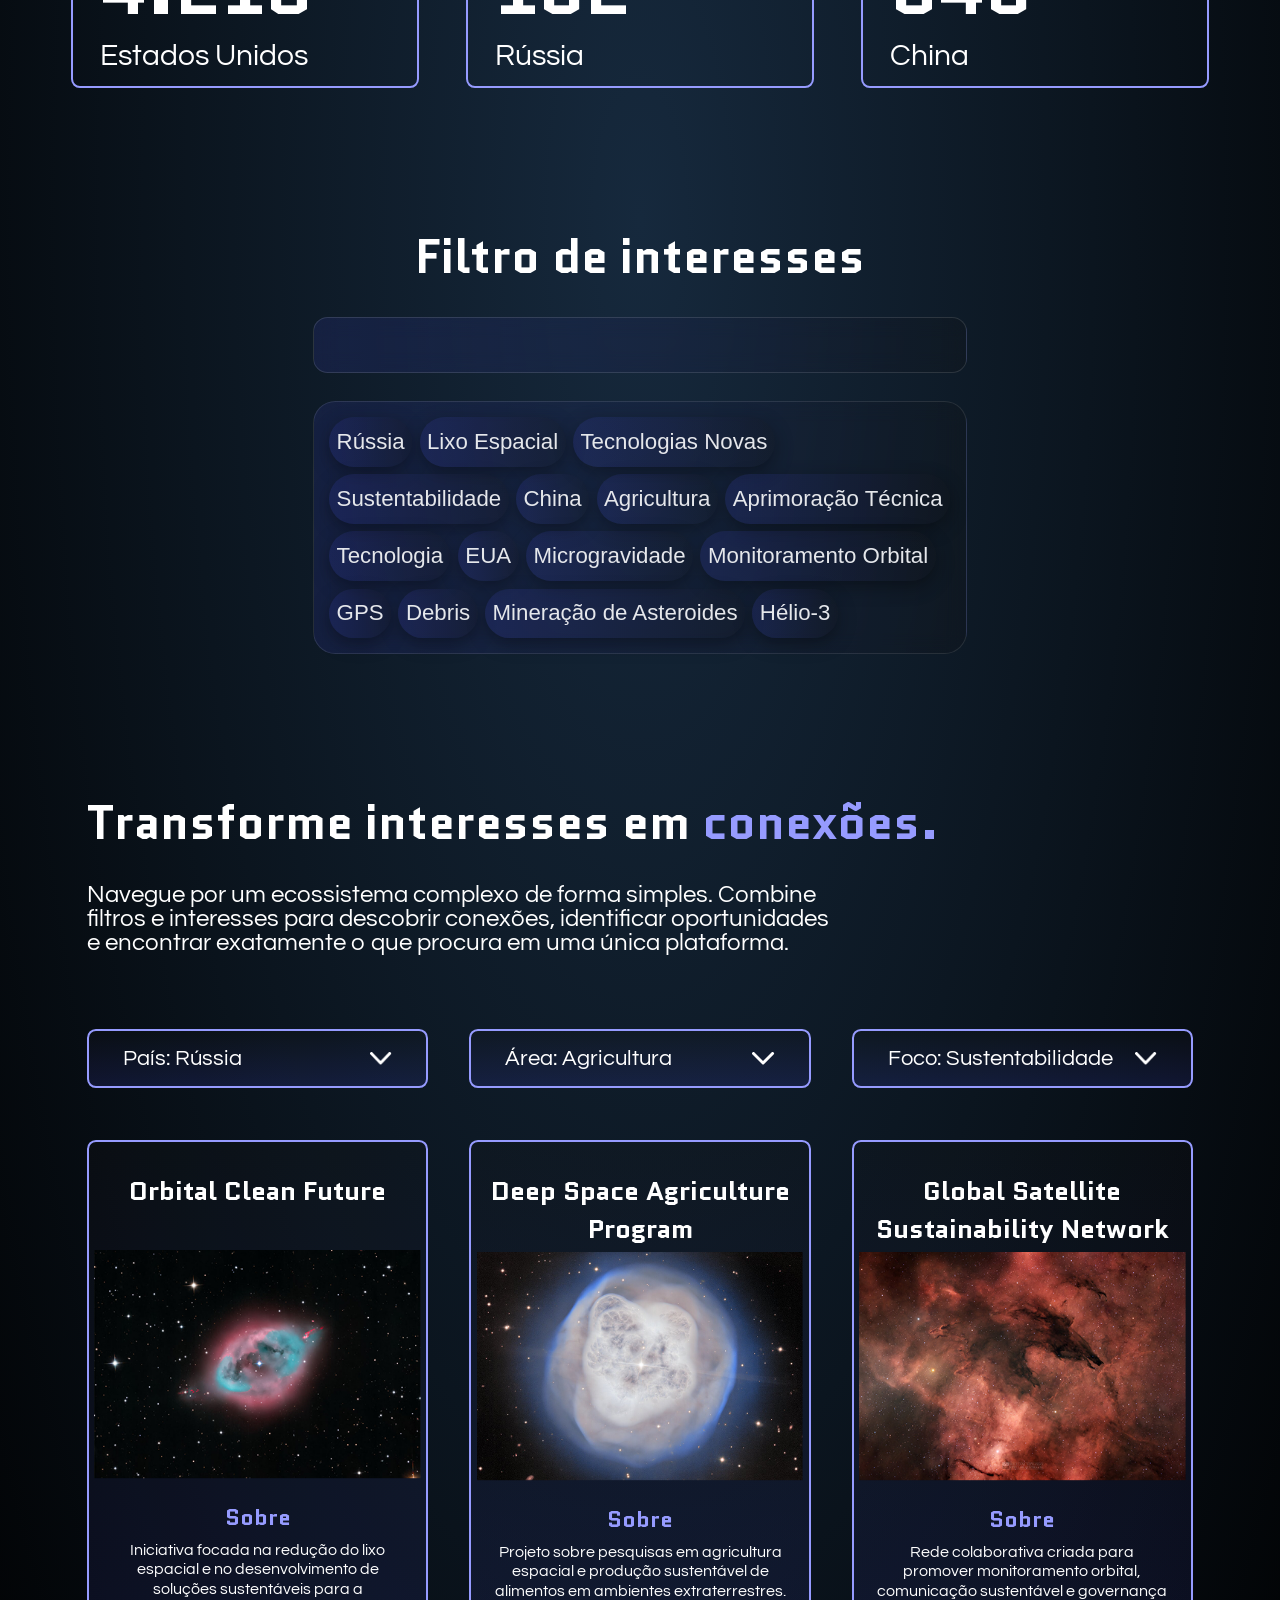
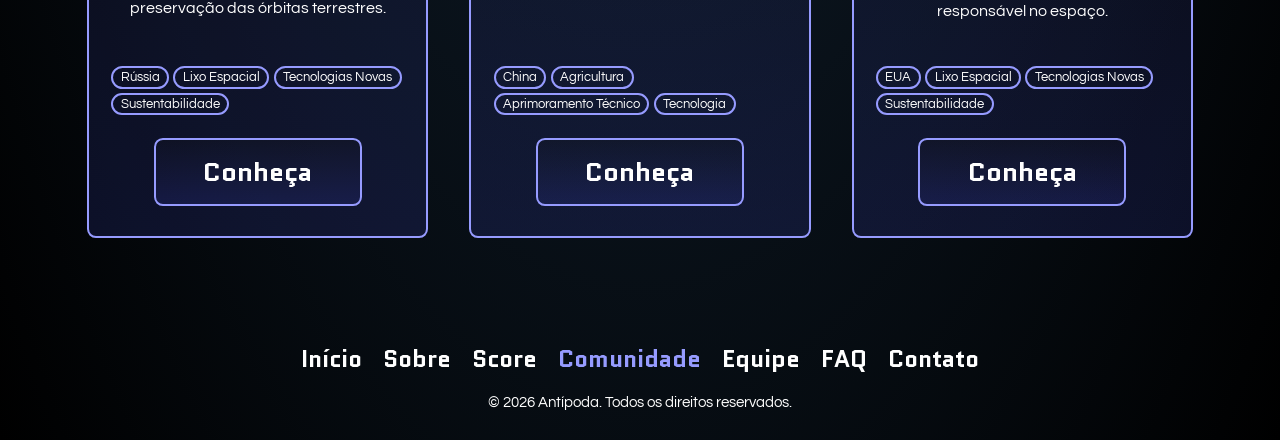
==== commit fbae9760: "Fix: modal removido" ====
--- a/pages/comunidade.html
+++ b/pages/comunidade.html
@@ -192,25 +192,6 @@
                     </div>
                 </div>
 
-                <!--MODAL-->
-                <div class="comunidade__iniciativas__modal caixa--degrade">
-                    <div class="comunidade__iniciativas__modal__status">Insira um campo:</div>
-                    <div class="comunidade__iniciativas__modal__fechar">✕</div>
-                    <form class="comunidade__iniciativas__modal__formulario">
-                        <div class="comunidade__iniciativas__formulario__campo">
-                            <label for="mail" class="comunidade__iniciativas__formulario__label" data-texto="Insira seu e-mail de inscrição para a empresa ">Insira seu e-mail de inscrição</label>
-                            <input 
-                                type="email"
-                                id="mail"
-                                name="mail"
-                                class="comunidade__iniciativas__formulario__input"
-                                placeholder="Digite o seu e-mail"
-                            >
-                        </div>
-                        <button type="submit" class="comunidade__iniciativas__formulario__botao">Enviar</button>
-                    </form>
-                </div>
-
             </div>
 
 
--- a/css/styles.css
+++ b/css/styles.css
@@ -1435,86 +1435,6 @@
     transform: scale(1.05);
 }
 
-
-/*Modal*/
-
-.comunidade__iniciativas__modal{
-    display: flex;
-    flex-direction: column;
-    background: 
-        var(--grad-linear-vertical-roxo),
-        var(--cor-preto);
-    min-height: 15rem;
-    width: 20rem;
-    align-self: center;
-    align-items: center;
-
-    position: fixed;
-    top: 50%;
-    left: 50%;
-    transform: translate(-50%, -50%);
-}
-.comunidade__iniciativas__modal.inativo{
-    display: none;
-}
-.comunidade__iniciativas__modal__formulario{
-    width: 90%;
-    display: flex;
-    flex-direction: column;
-
-    justify-content: space-evenly;
-    align-items: center;
-    gap: 2rem;
-}
-.comunidade__iniciativas__formulario__label {
-    font-family: "Quantico", sans-serif;
-    font-size: 1.8rem;
-    color: var(--cor-branco);
-    font-weight: bold;
-}
-
-.comunidade__iniciativas__formulario__input {
-    margin-top: 1rem;
-    width: 90%;
-    font-family: "Questrial", sans-serif;
-    color: var(--cor-transparente);
-    background-color: rgba(0, 0, 0, 0);
-    font-size: 1.3rem;
-}
-.comunidade__iniciativas__modal__fechar{
-    position: relative;
-    color: var(--cor-roxo);
-    left: 46%;
-    font-size: 1.2rem;
-    cursor: pointer;
-}
-
-.comunidade__iniciativas__formulario__botao {
-    width: 10rem;
-    font-family: "Quantico", sans-serif;
-    font-size: 2.2rem;
-    border: none;
-    border-radius: 1rem;
-    background-color: var(--cor-roxo);
-    color: var(--cor-branco);
-    font-weight: bold;
-    margin-bottom: 2rem;
-}
-.comunidade__iniciativas__modal__status{
-    display: block;
-    position: fixed;
-    bottom: 105%;
-    background-color: var(--cor-roxo);
-    border-radius: 1rem;
-
-    color: var(--cor-branco);
-    font-family: "Quantico", sans-serif;
-    font-size: 2.2rem;
-    padding: 1rem;
-}
-.comunidade__iniciativas__modal__status.inativo{
-    display: none;
-}
 @media (min-width: 768px) {
 
     .comunidade__apresentacao {
@@ -1606,64 +1526,6 @@
         height: 7.24rem;
     }
 
-    /*modal*/
-    
-    .comunidade__iniciativas__modal{
-        min-height: 30rem;
-        width: 40rem;
-        display: flex;
-
-        position: fixed;
-        top: 50%;
-        left: 50%;
-        transform: translate(-50%, -50%);
-    }
-    .comunidade__iniciativas__modal__formulario{
-        height: 100%;
-        width: 90%;
-        display: flex;
-        flex-direction: column;
-
-        justify-content: space-evenly;
-        align-items: center;
-    }
-    .comunidade__iniciativas__formulario__label {
-        font-family: "Quantico", sans-serif;
-        font-size: 2.5rem;
-        color: var(--cor-branco);
-        font-weight: bold;
-    }
-
-    .comunidade__iniciativas__formulario__input {
-        margin-top: 2rem;
-        width: 90%;
-        font-family: "Questrial", sans-serif;
-        color: var(--cor-transparente);
-        padding: .7rem;
-        font-size: 2rem;
-    }
-    .comunidade__iniciativas__modal__fechar{
-        position: relative;
-        color: var(--cor-roxo);
-        left: 45%;
-        top: 5%;
-        font-size: 2.5rem;
-        cursor: pointer;
-    }
-
-    .comunidade__iniciativas__formulario__botao {
-        width: 20rem;
-        font-family: "Quantico", sans-serif;
-        font-size: 3rem;
-        border: none;
-        border-radius: 1rem;
-        background-color: var(--cor-roxo);
-        color: var(--cor-branco);
-        font-weight: bold;
-
-        padding: 1rem;
-    }
-
 }
 
 
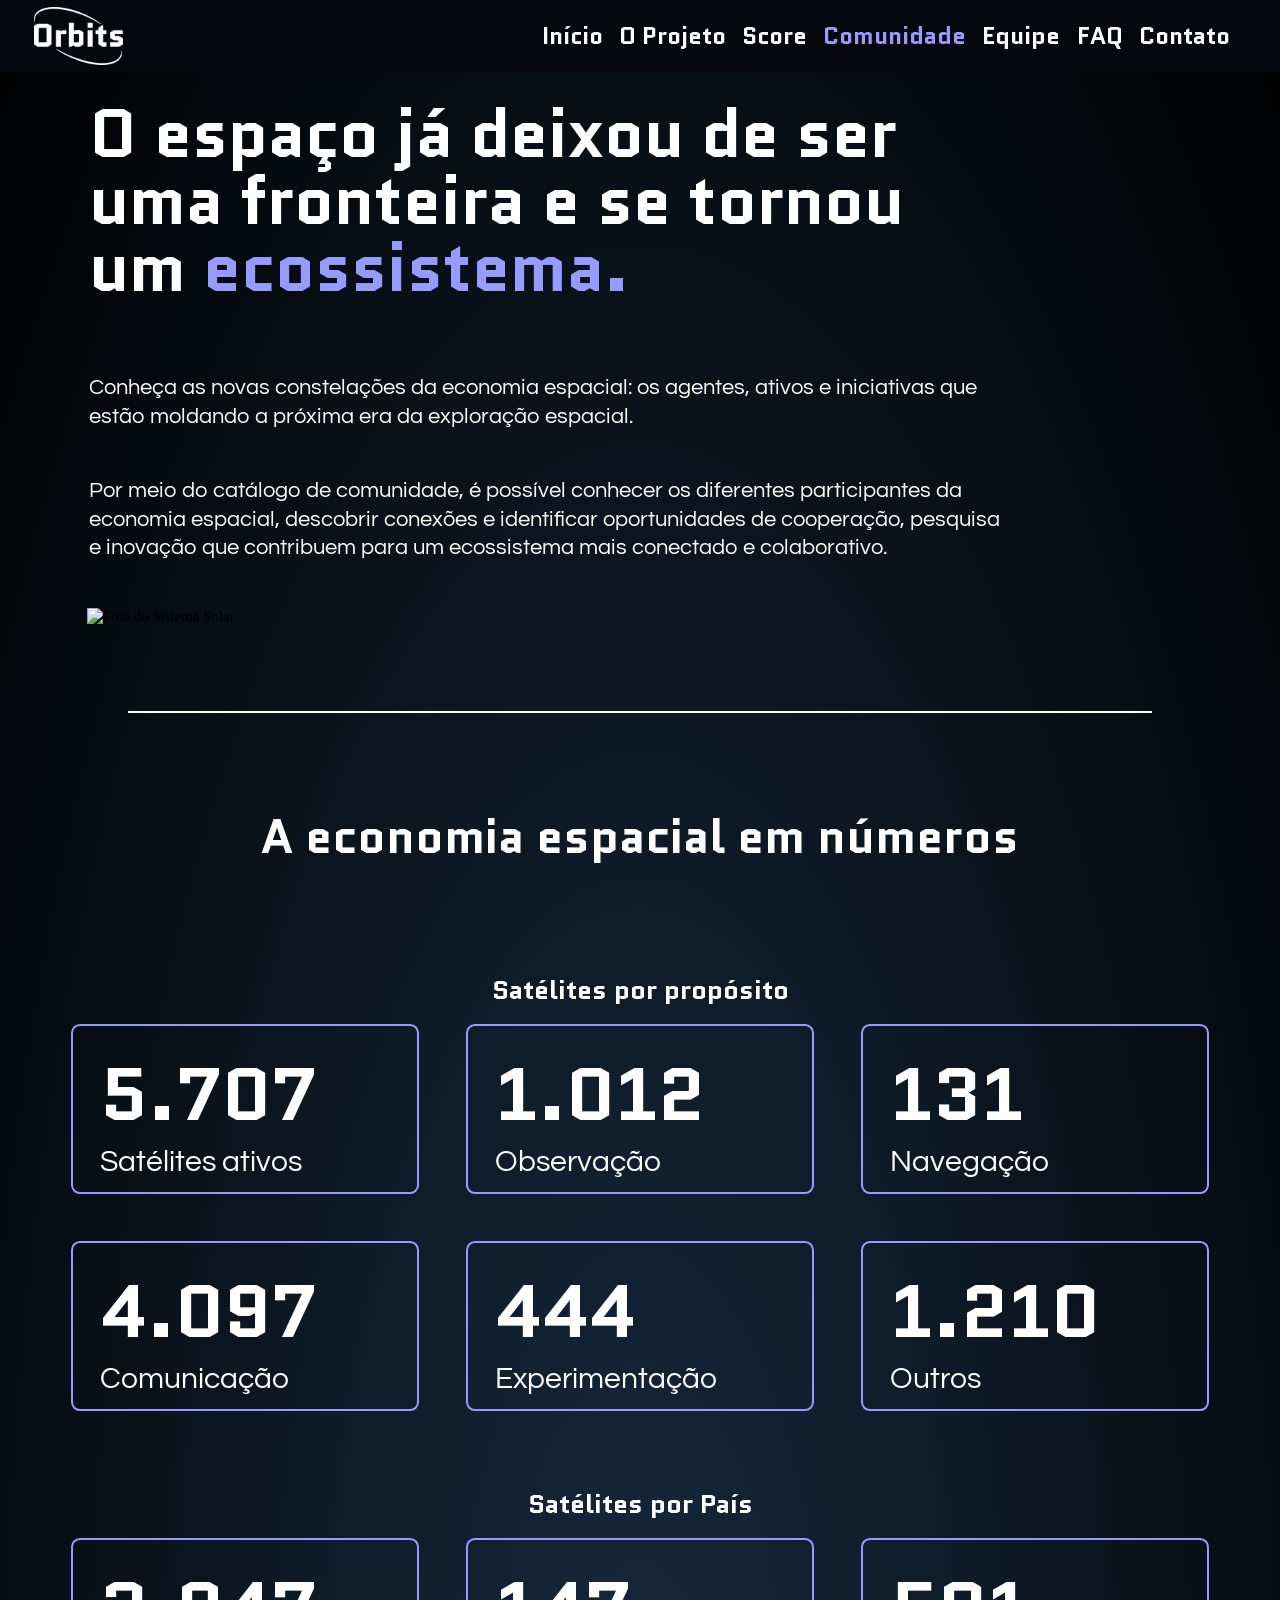
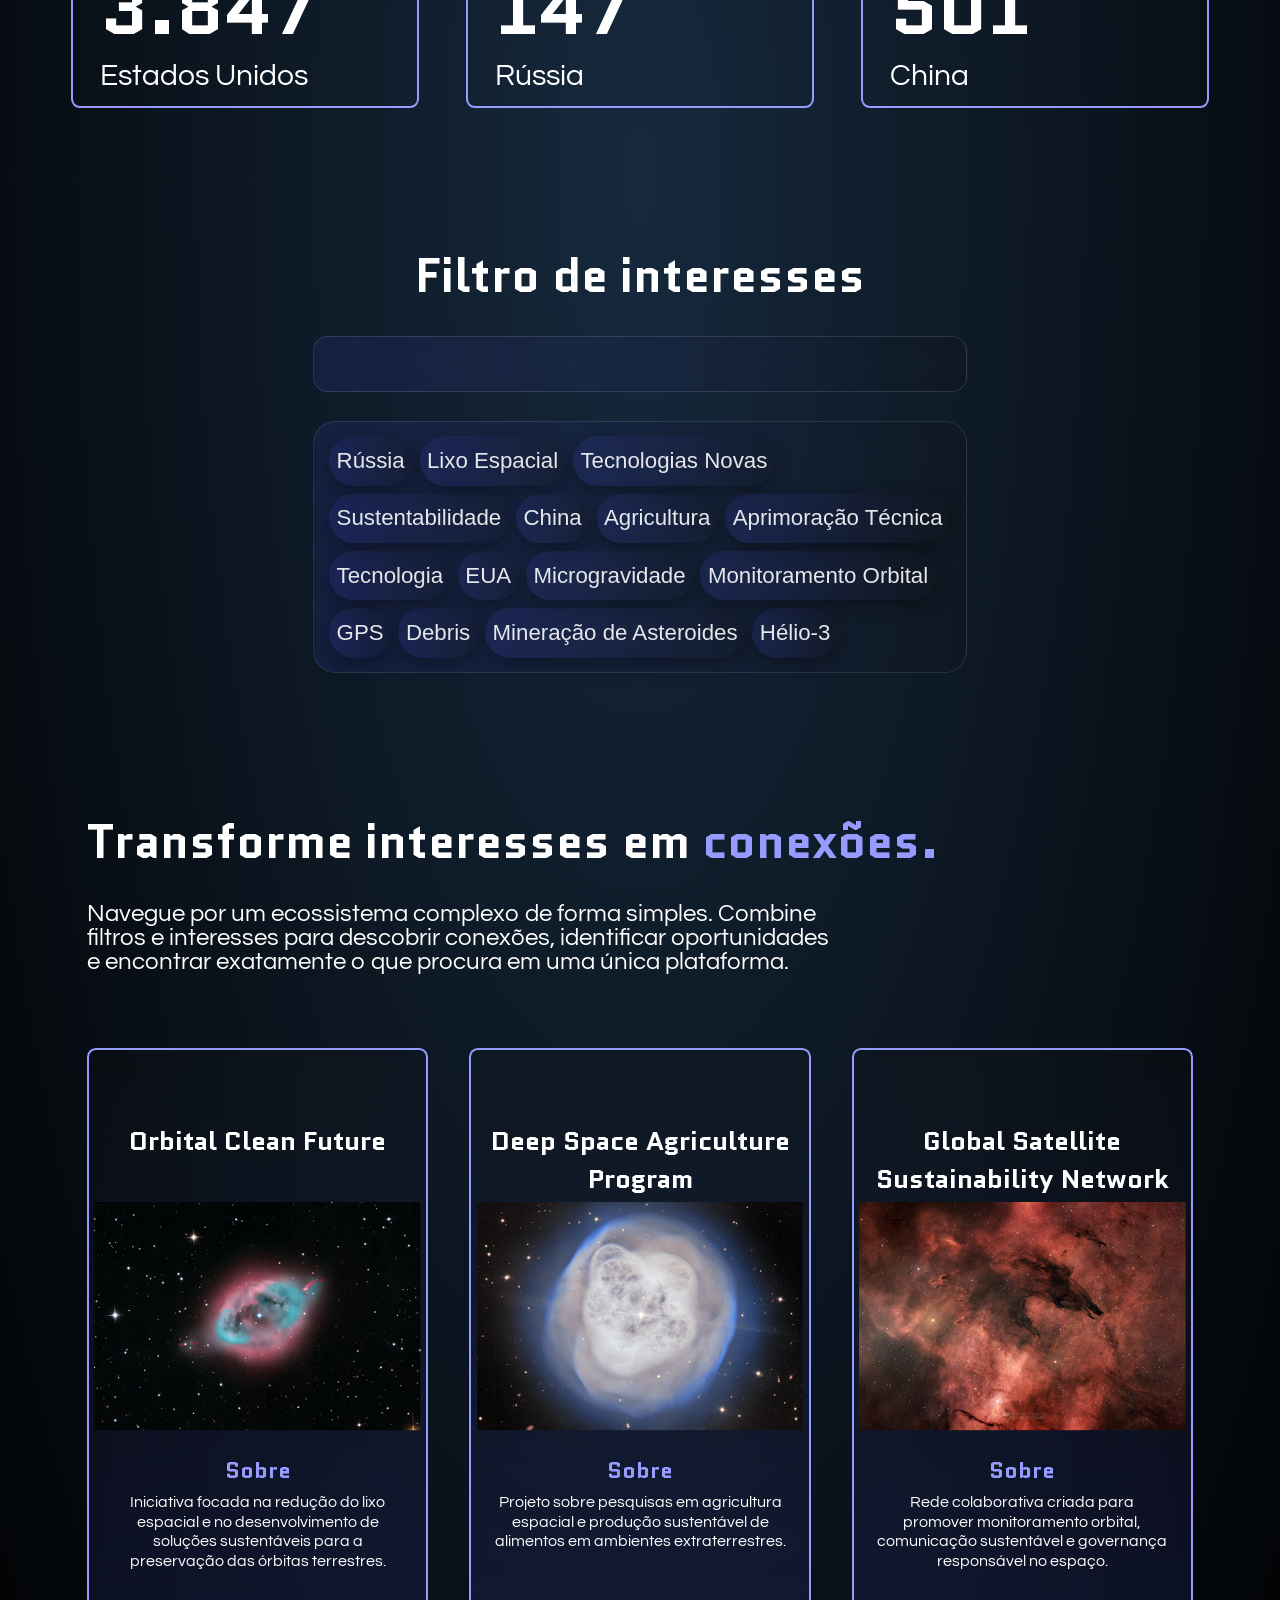
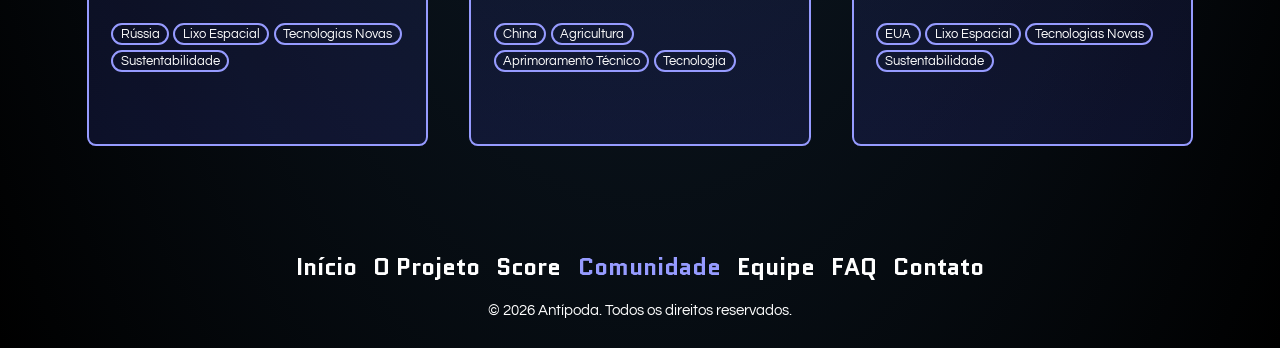
==== commit c3065d03: "fix: links footer e header" ====
--- a/pages/comunidade.html
+++ b/pages/comunidade.html
@@ -11,7 +11,7 @@
         <img src="/assets/logo_orbits.png" alt="Logo Orbits" class="header__logo">
         <nav class="header__menu">
             <a href="/pages/index.html" class="header__menu__link">Início</a>
-            <a href="/pages/sobre.html" class="header__menu__link">O projeto</a>
+            <a href="/pages/sobre.html" class="header__menu__link">O Projeto</a>
             <a href="/pages/score.html" class="header__menu__link">Score</a>
             <a href="/pages/comunidade.html" class="header__menu__link header__menu__link--destaque">Comunidade</a>
             <a href="/pages/integrantes.html" class="header__menu__link">Equipe</a>
@@ -202,7 +202,7 @@
     <footer class="footer">
         <nav class="footer__menu">
             <a href="/pages/index.html" class="footer__menu__link">Início</a>
-            <a href="/pages/sobre.html" class="footer__menu__link">Sobre</a>
+            <a href="/pages/sobre.html" class="footer__menu__link">O Projeto</a>
             <a href="/pages/score.html" class="footer__menu__link">Score</a>
             <a href="/pages/comunidade.html" class="footer__menu__link  footer__menu__link--destaque">Comunidade</a>
             <a href="/pages/integrantes.html" class="footer__menu__link">Equipe</a>
--- a/css/styles.css
+++ b/css/styles.css
@@ -59,7 +59,7 @@
 
     margin-bottom: 1.9rem;
 
-    line-height: 120%;
+    line-height: 100%;
 }
 
 .pagina__titulo--destaque {
@@ -125,6 +125,7 @@
     }
 
     .pagina__texto {
+        margin-top: 3rem;
         font-size: 1.5rem;
 
     }
@@ -1327,7 +1328,7 @@
     width: 23rem;
     height: 4rem;
 
-    display: flex;
+    display: none;
     align-items: center;
     justify-content: space-between;
     padding: 1.3rem 2.3rem;
@@ -1424,7 +1425,7 @@
     width: 14rem;
     font-weight: bold;
 
-    display: flex;
+    display: none;
     justify-content: center;
 
     padding: 0.9rem 3.1rem;
